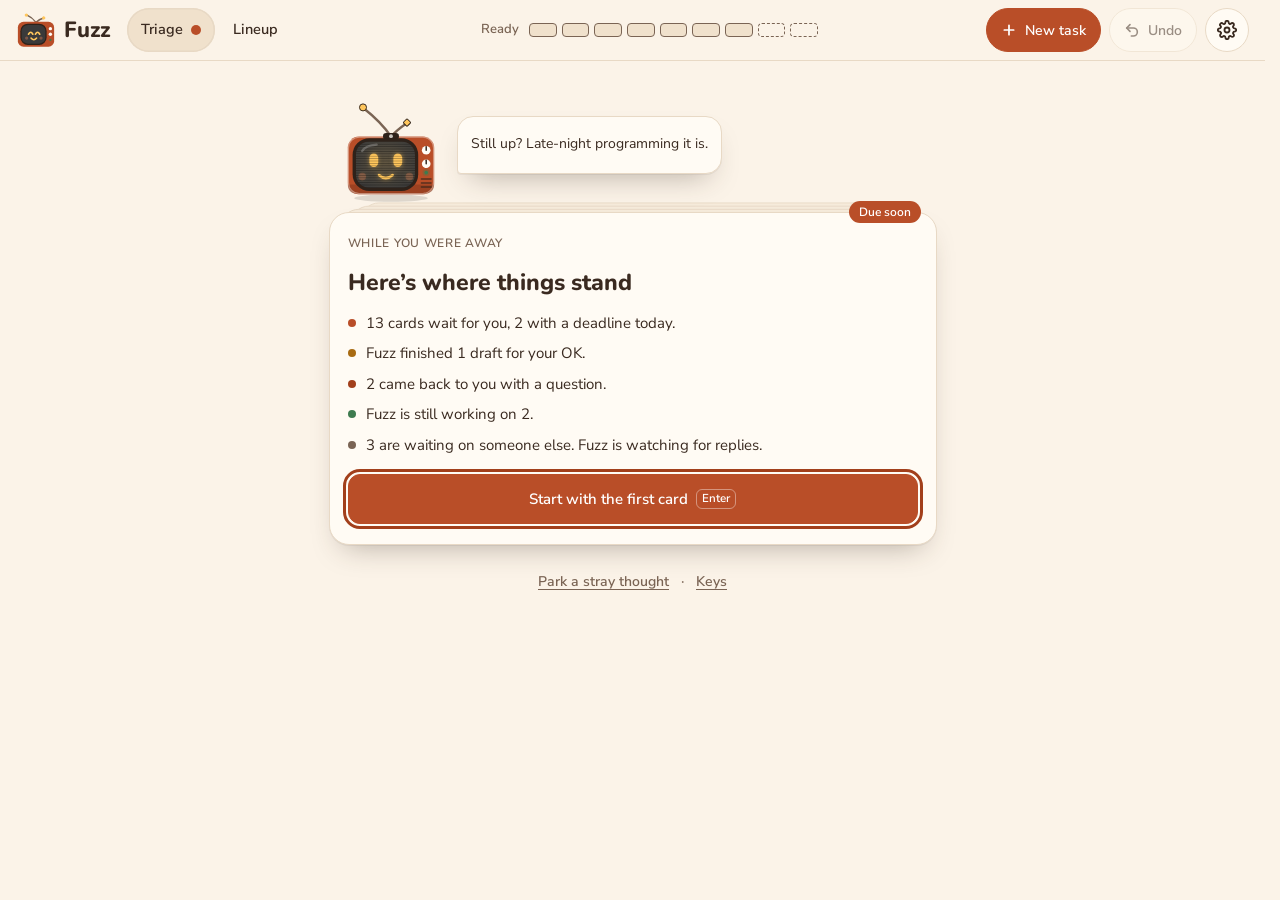
==== index.html @ eede9fd3 "Connect the queue UI to the Fuzz core With a token from `fuzz serve`, the page loads tasks and cards" ====
<!doctype html>
<html lang="en">
<head>
<meta charset="utf-8">
<meta name="viewport" content="width=device-width,initial-scale=1,viewport-fit=cover">
<title>Fuzz</title>
<meta name="description" content="Fuzz: a clickable demo of the Agentic Operating System. Triage, new task capture and the lineup, with Fuzz the TV-head robot.">
<meta name="theme-color" content="#FBF3E8">
<link rel="icon" type="image/svg+xml" href="assets/fuzz-favicon.svg">
<link rel="preconnect" href="https://fonts.googleapis.com">
<link rel="preconnect" href="https://fonts.gstatic.com" crossorigin>
<link rel="stylesheet" href="https://fonts.googleapis.com/css2?family=Nunito:wght@800&family=Nunito+Sans:wght@400;600&display=swap">
<link rel="stylesheet" href="css/fuzz.css">
<link rel="stylesheet" href="css/app.css">
<script src="js/themes.js"></script>
</head>
<body>
<a class="skip" href="#view">Skip to content</a>
<header class="appbar" id="appbar"></header>
<main id="view" class="view" tabindex="-1"></main>
<a href="#/capture" class="fab" id="fab" aria-label="New task" title="New task (N)"><svg width="24" height="24" viewBox="0 0 24 24" fill="none" stroke="currentColor" stroke-width="2.6" stroke-linecap="round" stroke-linejoin="round" aria-hidden="true"><path d="M12 5v14M5 12h14"/></svg></a>
<div id="fuzz-dock" class="fuzz-dock" role="status" aria-live="polite" hidden></div>
<div id="announcer" class="sr" role="status" aria-live="polite"></div>
<noscript><p style="padding:24px">Fuzz needs JavaScript to run this demo.</p></noscript>

<script src="js/data.js"></script>
<script src="js/schedule.js"></script>
<script src="js/store.js"></script>
<script src="js/live.js"></script>
<script src="js/fuzz-svg.js"></script>
<script src="js/fuzz.js"></script>
<script src="js/ui.js"></script>
<script src="js/notify.js"></script>
<script src="js/progress.js"></script>
<script src="js/code.js"></script>
<script src="js/project-sheet.js"></script>
<script src="js/view-triage.js"></script>
<script src="js/view-tasks.js"></script>
<script src="js/view-capture.js"></script>
<script src="js/app.js"></script>
</body>
</html>
---- css/fuzz.css ----
/* Fuzz character, card stack, stamps and check-in styles.
   Ported from the Fuzz Triage motion prototype. Colors come from theme tokens (see app.css). */
.stats{display:flex;gap:8px;flex-wrap:wrap}
.stat{display:flex;gap:6px;align-items:baseline;padding:4px 10px;border:var(--bw) solid var(--line);border-radius:999px;background:var(--surface);font-size:12.5px;color:var(--ink-2)}
.stat b{font-family:var(--font-display);font-size:15px;color:var(--ink);font-variant-numeric:tabular-nums;display:inline-block}
.stat.pop b{animation:statpop .45s cubic-bezier(.3,1.6,.5,1)}
@keyframes statpop{0%{transform:scale(1)}40%{transform:scale(1.55) translateY(-2px);color:var(--terra)}100%{transform:scale(1)}}

.stage{position:relative;padding-top:6px}
.fx{position:absolute;inset:0;pointer-events:none;z-index:20;overflow:visible}
.fx i{position:absolute;width:8px;height:8px;border-radius:2px}

/* Robot perch */
.perch{position:relative;z-index:6;display:flex;align-items:flex-end;gap:10px;margin-bottom:-14px;padding-left:6px}
.pwrap{position:relative;z-index:2;width:112px;flex:none;cursor:pointer;touch-action:manipulation;border-radius:12px}
#bot{display:block;width:112px;height:auto;overflow:visible}
.bubble{position:relative;background:var(--surface);border:var(--bw) solid var(--line);border-radius:16px 16px 16px 4px;padding:9px 13px;font-size:14px;min-height:3.1em;max-width:340px;box-shadow:var(--shadow);margin-bottom:30px;display:flex;align-items:center;flex-wrap:wrap;gap:6px}
/* Fuzz's spot is a fixed size so the card never moves: two lines, with any buttons beside them.
   Lines are written to fit; a long task title is trimmed rather than growing the bubble. */
.perch .bubble{min-width:0;height:calc(2.7em + 18px + 2 * var(--bw));min-height:0;flex-wrap:nowrap;line-height:1.35;overflow:hidden}
.perch .bubble .line{flex:1 1 auto;min-width:0;display:-webkit-box;-webkit-box-orient:vertical;-webkit-line-clamp:2;overflow:hidden}
.perch .bubble button{flex:none}
.bubble.pop{animation:bpop .35s cubic-bezier(.3,1.6,.5,1)}
.bubble.sign{transform:rotate(-2deg);border-color:var(--terra);border-width:2px;font-family:var(--font-display);font-weight:800;color:var(--terra)}
@keyframes bpop{0%{transform:scale(.8);opacity:.2}100%{transform:none;opacity:1}}
.bubble button{border:1px solid var(--terra);background:transparent;color:var(--terra);border-radius:999px;padding:3px 10px;font-size:13px;font-weight:600;cursor:pointer}

/* Robot parts */
.m,.brow-q,.eyes-star,.shades,.sweat,.sparkle,.zzz,.static,.roll,.bars,.crtoff,.eyes-happy,.brows,.eyes-heart,.bgy,.osd,.speed{display:none}
.body-wrap{transform-box:fill-box;transform-origin:50% 100%;animation:hum 3.2s ease-in-out infinite}
@keyframes hum{50%{transform:translateY(-1.5px)}}
.body-wrap.hop{animation:hop .62s cubic-bezier(.3,.7,.4,1)}
.body-wrap.squash{animation:squash .4s cubic-bezier(.3,1.5,.5,1)}
.body-wrap.wiggle{animation:wiggle .6s ease-in-out}
.body-wrap.lean{animation:lean .5s cubic-bezier(.3,1.4,.5,1)}
.body-wrap.gulp{animation:gulp .5s cubic-bezier(.3,1.5,.5,1)}
.body-wrap.tiptoe{animation:tiptoe .9s ease-in-out}
.body-wrap.shrug{animation:shrug .8s ease-in-out}
@keyframes hop{0%{transform:scale(1.1,.88)}28%{transform:translateY(-28px) scale(.93,1.08)}58%{transform:scale(1.12,.88)}78%{transform:scale(.97,1.04)}100%{transform:none}}
@keyframes squash{0%{transform:none}30%{transform:scale(1.16,.82)}65%{transform:scale(.95,1.07)}100%{transform:none}}
@keyframes wiggle{0%,100%{transform:rotate(0)}20%{transform:rotate(-6deg)}45%{transform:rotate(5deg)}70%{transform:rotate(-3deg)}}
@keyframes lean{0%{transform:none}50%{transform:rotate(-7deg) translateY(2px) scale(1.03,.97)}100%{transform:rotate(-2deg)}}
@keyframes gulp{0%{transform:none}25%{transform:scale(1.15,.92)}55%{transform:scale(.96,1.08)}100%{transform:none}}
@keyframes tiptoe{0%,100%{transform:none}20%{transform:translateY(-6px) rotate(-4deg)}40%{transform:translateY(0) rotate(0)}60%{transform:translateY(-6px) rotate(4deg)}80%{transform:translateY(0)}}
@keyframes shrug{0%,100%{transform:none}30%{transform:rotate(-6deg) translateY(-3px)}60%{transform:rotate(4deg) translateY(-2px)}}

/* Screen face */
.face{transform-box:fill-box;transform-origin:50% 50%;animation:poweron .42s cubic-bezier(.2,1.4,.4,1)}
@keyframes poweron{0%{transform:scale(1.3,.02);opacity:0}50%{transform:scale(1.08,.1);opacity:1}100%{transform:none}}
.eyes{transition:transform .14s ease-out}
.eye{transform-box:fill-box;transform-origin:50% 50%;transition:transform .12s}
#bot.blink .eye{transform:scaleY(.1)}
.eye rect,.eyes-happy path,.m{fill:var(--glow)}
.eyes-happy path,.m-smile,.m-flat,.m-wobble,.m-pout{fill:none;stroke:var(--glow);stroke-width:3.2;stroke-linecap:round}
.eyes-happy path{stroke-width:4}
.m-grin{stroke:var(--glow);stroke-width:2;stroke-linejoin:round}
.face{filter:drop-shadow(0 0 2.5px rgba(255,198,92,.55))}
#bot[data-mood="idle"] .m-smile,#bot[data-mood="happy"] .m-grin,#bot[data-mood="eager"] .m-grin,#bot[data-mood="proud"] .m-grin,
#bot[data-mood="thinking"] .m-flat,#bot[data-mood="sleepy"] .m-flat,#bot[data-mood="sheepish"] .m-wobble,#bot[data-mood="boop"] .m-o{display:block}
#bot[data-mood="happy"] .eyes,#bot[data-mood="proud"] .eyes{display:none}
#bot[data-mood="happy"] .eyes-happy,#bot[data-mood="proud"] .eyes-happy,#bot[data-mood="grateful"] .eyes-happy{display:block}
#bot[data-mood="eager"] .eye{transform:scale(1.1)}
#bot[data-mood="sleepy"] .eye{transform:scaleY(.35)}
#bot[data-mood="sheepish"] .eyes{transform:translate(-3px,3px)!important}
#bot[data-mood="thinking"] .eyes{transform:translate(0,-3px)!important}
#bot[data-mood="thinking"] .static,#bot[data-mood="thinking"] .roll{display:block}
#bot[data-mood="working"] .m-smile,#bot[data-mood="working"] .roll{display:block}
#bot[data-mood="working"] .roll{opacity:.07}
#bot[data-mood="working"] .eyes{animation:glance 6s ease-in-out infinite}
@keyframes glance{0%,22%{transform:translate(-4px,-1px)}30%,52%{transform:translate(4px,-1px)}60%,82%{transform:translate(-3px,3px)}90%,100%{transform:translate(-4px,-1px)}}
#bot[data-mood="working"] .knob-a{animation:click 2.4s steps(4) infinite}
#bot[data-mood="working"] .led,#bot[data-mood="working"] .ledhalo{fill:var(--amber);animation:ledblink 1.2s steps(2) infinite}
#bot[data-mood="working"] .ant-l{animation:ponder-l 3.2s ease-in-out infinite}
#bot[data-mood="working"] .ant-r{animation:fidget-r 1.1s ease-in-out infinite}
#bot[data-mood="sheepish"] .sweat{display:block;animation:drip 1.6s ease-in infinite}
#bot[data-mood="proud"] .sparkle{display:block;animation:twinkle .7s ease-in-out infinite alternate}
#bot.cool .shades{display:block}
#bot[data-mood="chill"] .face{display:none}
#bot[data-mood="chill"] .crtoff{display:block}
#bot[data-mood="chill"] .zzz{display:block}
#bot[data-glitch] .bars{display:block}
.static{animation:jit .12s steps(2) infinite}
@keyframes jit{50%{transform:translate(-5px,-3px)}}
.roll{animation:roll 1.4s linear infinite}
@keyframes roll{from{transform:translateY(-20px)}to{transform:translateY(112px)}}
.crtoff rect{fill:var(--glow);transform-box:fill-box;transform-origin:50% 50%;animation:crtoff .95s ease-in forwards}
@keyframes crtoff{0%{transform:scale(1,1);opacity:.55}45%{transform:scale(1,.04);opacity:1}75%{transform:scale(.22,.04);opacity:1}100%{transform:scale(.03,.05);opacity:.45}}
.scrflash{opacity:0}
#bot.flash .scrflash{animation:scrflash .35s ease-out}
@keyframes scrflash{0%{opacity:.6}100%{opacity:0}}
.zzz text{font-family:var(--font-display);font-weight:800;fill:var(--ink-2);animation:zfloat 2.4s ease-in infinite;opacity:0}
.zzz text:nth-child(2){animation-delay:.8s}.zzz text:nth-child(3){animation-delay:1.6s}
@keyframes zfloat{0%{transform:translate(0,0);opacity:0}20%{opacity:1}100%{transform:translate(14px,-26px);opacity:0}}
@keyframes drip{0%{transform:translateY(-3px);opacity:0}30%{opacity:1}100%{transform:translateY(12px);opacity:0}}
@keyframes twinkle{from{transform:scale(.7);opacity:.5}to{transform:scale(1.1);opacity:1}}

/* Knobs, LED */
.knob{transform-box:fill-box;transform-origin:50% 50%;cursor:pointer;transition:transform .16s}
#bot[data-mood="thinking"] .knob-a{animation:click 1s steps(4) infinite}
#bot[data-mood="thinking"] .knob-b{animation:click 1.7s steps(6) infinite reverse}
@keyframes click{to{transform:rotate(360deg)}}
.led,.ledhalo{fill:var(--sage);transition:fill .3s}
.ledhalo{opacity:.3}
#bot[data-mood="thinking"] .led,#bot[data-mood="thinking"] .ledhalo{fill:var(--amber);animation:ledblink .6s steps(2) infinite}
#bot[data-mood="sheepish"] .led,#bot[data-mood="sheepish"] .ledhalo{fill:var(--terra)}
#bot[data-mood="sleepy"] .led{fill:var(--amber);opacity:.5}
#bot[data-mood="chill"] .led{fill:var(--ink-2)}
#bot[data-mood="chill"] .ledhalo{opacity:0}
@keyframes ledblink{50%{opacity:.25}}

/* Antennas: long one is slow and thoughtful, short one is quick and fidgety */
.ant{transform-box:view-box}
.ant-l{transform-origin:70px 42px;animation:sway-l 3.9s ease-in-out infinite}
.ant-r{transform-origin:70px 42px;animation:sway-r 2.3s ease-in-out infinite}
.stalk{fill:none;stroke:var(--ant);stroke-width:3;stroke-linecap:round}
.hit{fill:none;stroke:transparent;stroke-width:14;pointer-events:stroke;cursor:pointer}
.tip{fill:var(--glow);stroke:var(--bezel);stroke-width:1.2}
@keyframes sway-l{0%,100%{transform:rotate(-2deg)}50%{transform:rotate(3deg)}}
@keyframes sway-r{0%,100%{transform:rotate(3deg)}50%{transform:rotate(-5deg)}}
#bot[data-mood="eager"] .ant-l{animation:perk-l .55s cubic-bezier(.3,1.9,.5,1) forwards}
#bot[data-mood="eager"] .ant-r{animation:perk-r .35s cubic-bezier(.3,2,.5,1) forwards}
@keyframes perk-l{to{transform:rotate(-14deg)}}
@keyframes perk-r{to{transform:rotate(16deg)}}
#bot[data-mood="thinking"] .ant-l{animation:ponder-l 1.6s ease-in-out infinite}
#bot[data-mood="thinking"] .ant-r{animation:fidget-r .5s ease-in-out infinite}
@keyframes ponder-l{0%,100%{transform:rotate(-9deg)}50%{transform:rotate(7deg)}}
@keyframes fidget-r{0%,100%{transform:rotate(-8deg)}50%{transform:rotate(14deg)}}
#bot[data-mood="happy"] .ant-l,#bot[data-mood="proud"] .ant-l{animation:buzz-l .32s ease-in-out infinite alternate}
#bot[data-mood="happy"] .ant-r,#bot[data-mood="proud"] .ant-r{animation:buzz-r .21s ease-in-out infinite alternate}
@keyframes buzz-l{from{transform:rotate(-12deg)}to{transform:rotate(10deg)}}
@keyframes buzz-r{from{transform:rotate(-10deg)}to{transform:rotate(16deg)}}
#bot[data-mood="sheepish"] .ant-l{animation:droop-l .9s cubic-bezier(.3,1.4,.6,1) forwards}
#bot[data-mood="sheepish"] .ant-r{animation:droop-r .6s cubic-bezier(.3,1.4,.6,1) .15s forwards}
#bot[data-mood="sleepy"] .ant-l{animation:droop-l 1.6s ease-out forwards}
#bot[data-mood="sleepy"] .ant-r{animation:droop-r 1.2s ease-out forwards}
#bot[data-mood="chill"] .ant-l{animation:droop-l 1.4s ease-out forwards}
#bot[data-mood="chill"] .ant-r{animation:droop-r 1s ease-out forwards}
@keyframes droop-l{to{transform:rotate(-46deg)}}
@keyframes droop-r{to{transform:rotate(36deg)}}
#bot[data-mood="boop"] .ant-l{animation:buzz-l .1s ease-in-out 4 alternate}
#bot[data-mood="boop"] .ant-r{animation:buzz-r .08s ease-in-out 5 alternate}
#bot .ant-l.twang{animation:twang-l 1.2s ease-out!important}
#bot .ant-r.twang{animation:twang-r .75s ease-out!important}
@keyframes twang-l{0%{transform:rotate(0)}14%{transform:rotate(24deg)}34%{transform:rotate(-19deg)}54%{transform:rotate(12deg)}74%{transform:rotate(-6deg)}100%{transform:rotate(0)}}
@keyframes twang-r{0%{transform:rotate(0)}12%{transform:rotate(-30deg)}30%{transform:rotate(24deg)}50%{transform:rotate(-14deg)}72%{transform:rotate(7deg)}100%{transform:rotate(0)}}

/* Card stack */
.stack{position:relative;margin-top:22px}
.ghost{position:absolute;inset:0;background:var(--surface-2);border:var(--bw) solid var(--line);border-radius:20px;z-index:1;transition:transform .45s cubic-bezier(.3,1.3,.5,1)}
.stacktags{position:absolute;top:0;right:16px;transform:translateY(-50%);z-index:4;display:flex;gap:6px;pointer-events:none}
.ghost.arrive{animation:ghostin .8s cubic-bezier(.3,1.2,.5,1) backwards}
@keyframes ghostin{0%{transform:translate(110%,-8px) rotate(-4deg)}}
.card{position:relative;z-index:3;background:var(--surface);border:var(--bw) solid var(--line);border-radius:20px;box-shadow:var(--shadow);padding:18px 18px 20px;display:flex;flex-direction:column;gap:12px}
.card.shake{animation:shake .3s ease-in-out}
@keyframes shake{20%{transform:translate(-5px,3px)}45%{transform:translate(5px,-2px)}70%{transform:translate(-2px,1px)}}
.card.enter{animation:rise .45s cubic-bezier(.3,1.3,.5,1) backwards}
.card.enter h2,.card.enter .title-block{animation:fadeup .3s ease-out .08s backwards}
.card.enter-tilt{animation:tilt .75s cubic-bezier(.3,1.4,.5,1) backwards}
@keyframes rise{0%{transform:translateY(18px) scale(.95);opacity:0}70%{transform:translateY(-6px) scale(1.012);opacity:1}100%{transform:none}}
@keyframes tilt{0%{transform:translateX(70%) rotate(-5deg);opacity:0}60%{transform:translateX(-2%) rotate(1.6deg);opacity:1}100%{transform:none}}
@keyframes fadeup{from{opacity:0;transform:translateY(6px)}}
.tagrow{display:flex;align-items:center;gap:8px;min-height:24px}
.src{font-size:12px;font-weight:600;letter-spacing:.06em;text-transform:uppercase;color:var(--ink-2)}
.tag{background:var(--amber);color:#3B2B23;border-radius:999px;padding:2px 10px;font-size:12px;font-weight:600;animation:bpop .45s cubic-bezier(.3,1.7,.5,1)}
.instr label{display:block;font-size:12px;font-weight:600;color:var(--ink-2);margin-bottom:4px;letter-spacing:.02em}
textarea{width:100%;resize:none;background:var(--surface-2);border:var(--bw) solid var(--line);border-radius:12px;padding:10px 12px;line-height:1.45}
.actions{display:grid;grid-template-columns:repeat(3,1fr);gap:8px}
.btn{border:var(--bw) solid var(--line);background:transparent;border-radius:12px;padding:9px 10px;font-weight:600;font-size:14px;cursor:pointer;transition:transform .15s cubic-bezier(.3,1.6,.5,1),background .15s}
.btn:hover{background:var(--surface-2)}
.btn:active,.btn.squish{transform:scale(.95)}
.btn.primary{grid-column:1/-1;background:var(--terra);border-color:var(--terra);color:var(--terra-ink);font-size:15px;padding:12px}
.btn.primary:hover{background:var(--terra);filter:brightness(1.06)}
.btn:disabled{opacity:.55;cursor:default}
.sched{display:none;flex-wrap:wrap;gap:8px}
.sched.open{display:flex}
.chip{display:inline-flex;gap:6px;align-items:center;border:var(--bw) solid var(--line);background:var(--surface-2);border-radius:999px;padding:6px 12px;font-size:13.5px;font-weight:500;cursor:pointer;animation:chipin .45s cubic-bezier(.3,1.7,.5,1) backwards;animation-delay:calc(var(--i,0)*60ms)}
.chip.picked{background:var(--accent);border-color:var(--accent);color:var(--on-accent)}
@keyframes chipin{0%{transform:translateY(8px) scale(.6);opacity:0}}
.chip svg{width:14px;height:14px}
hr{border:0;border-top:var(--bw) solid var(--line);margin:2px 0}
h2{margin:0;font-family:var(--font-display);font-size:22px;line-height:1.2;font-weight:800;text-wrap:balance}
.meta{margin:0;color:var(--ink-2);font-size:13.5px}
.quick{display:flex;flex-wrap:wrap;gap:8px}
.quick:empty{display:none}
.stamp{position:absolute;right:18px;top:50%;margin-top:-34px;border:4px solid var(--sage);color:var(--sage);border-radius:12px;padding:4px 16px;font-family:var(--font-display);font-weight:800;font-size:32px;letter-spacing:.08em;opacity:0;pointer-events:none;transform:rotate(-12deg)}
.card.stamped .stamp{animation:stamp .5s cubic-bezier(.2,1.5,.4,1) forwards}
@keyframes stamp{0%{opacity:0;transform:scale(2.6) rotate(-4deg)}60%{opacity:.82;transform:scale(.95) rotate(-12deg)}100%{opacity:.82;transform:scale(1) rotate(-12deg)}}

.empty{position:relative;z-index:3;background:var(--surface);border:1px dashed var(--line);border-radius:20px;padding:22px 18px 18px;text-align:center;min-height:200px;display:flex;flex-direction:column;align-items:center;gap:6px}
.empty h2{font-size:20px}

.work{list-style:none;margin:8px 0 0;padding:0;width:100%;display:flex;flex-direction:column;gap:8px;text-align:left}
.work li{display:flex;align-items:center;justify-content:space-between;gap:12px;padding:10px 12px;border:var(--bw) solid var(--line);border-radius:12px;background:var(--surface-2);font-size:14px;animation:chipin .45s cubic-bezier(.3,1.7,.5,1) backwards;animation-delay:calc(var(--i,0)*90ms)}
.work li span:first-child{min-width:0}
.dots{display:inline-flex;gap:3px;flex:none}
.dots i{width:5px;height:5px;border-radius:50%;background:var(--terra);animation:dotb 1.2s ease-in-out infinite}
.dots i:nth-child(2){animation-delay:.15s}.dots i:nth-child(3){animation-delay:.3s}
@keyframes dotb{0%,60%,100%{transform:none;opacity:.4}30%{transform:translateY(-4px);opacity:1}}
.later{margin:4px 0 0;color:var(--ink-2);font-size:13px}
html.calm .dots i{animation:none}

/* Worried, grateful, bored */
.brows path{fill:none;stroke:var(--glow);stroke-width:3;stroke-linecap:round}
.eyes-heart path{fill:#FF8A5C}
.eyes-heart{transform-box:fill-box;transform-origin:50% 50%;animation:beat 1.4s ease-in-out infinite}
@keyframes beat{0%,100%{transform:scale(1)}40%{transform:scale(1.12)}}
.logo{fill:var(--glow);opacity:.9}
.ch,.chosd,.sch,.schlabel{display:none}
#bot[data-sch] .face{display:none}
#bot[data-sch] .schlabel{display:block}
#bot[data-sch="moon"] .sch-moon,#bot[data-sch="sun"] .sch-sun,#bot[data-sch="cal"] .sch-cal{display:block}
.schlabel text{fill:#FFE7B0;font-family:ui-monospace,"SF Mono",Menlo,Consolas,monospace;font-weight:600}
.twk{animation:twk 1.2s ease-in-out infinite alternate}
@keyframes twk{from{opacity:.25}to{opacity:1}}
.rays{transform-box:fill-box;transform-origin:50% 50%;animation:spin 8s linear infinite}
@keyframes spin{to{transform:rotate(360deg)}}
html.calm .rays,html.calm .twk{animation:none}
.ch .bgy{display:block}
.chosd{fill:#8CFFA0;stroke:#000;stroke-width:1.6px;paint-order:stroke;font-family:ui-monospace,"SF Mono",Menlo,Consolas,monospace;font-weight:600}
#bot[data-mood="bored"][data-ch="1"] .ch1,#bot[data-mood="bored"][data-ch="2"] .ch2,#bot[data-mood="bored"][data-ch="3"] .ch3,#bot[data-mood="bored"][data-ch="4"] .ch4,#bot[data-mood="bored"][data-ch="5"] .ch5{display:block}
#bot[data-mood="bored"]:not([data-ch="0"]) .face{display:none}
#bot[data-mood="bored"][data-chosd] .chosd{display:block}
#bot[data-snow] .static{display:block;opacity:.6}
.bgx{animation:bx 3.1s linear infinite alternate}
.bgy{animation:by 2.3s linear infinite alternate}
@keyframes bx{to{transform:translateX(58px)}}
@keyframes by{to{transform:translateY(46px)}}
#bot[data-mood="worried"] .m-wobble,#bot[data-mood="grateful"] .m-smile,#bot[data-mood="bored"] .m-flat{display:block}
#bot[data-mood="worried"] .brows,#bot[data-mood="worried"] .static,#bot[data-mood="grateful"] .eyes-heart{display:block}
#bot[data-mood="grateful"] .eyes{display:none}
#bot[data-mood="grateful"] .cheek{opacity:.4}
#bot[data-mood="grateful"] .face{filter:drop-shadow(0 0 4px rgba(255,198,92,.8))}
/* worried */
#bot[data-mood="worried"] .eye{transform:scale(.88)}
#bot[data-mood="worried"] .eyes{transform:translate(0,-2px)!important}
#bot[data-mood="worried"] .sweat{display:block;animation:drip 1.6s ease-in infinite}
#bot[data-mood="worried"] .static{opacity:.1;animation:jit .12s steps(2) infinite,wpulse 1.6s ease-in-out infinite}
@keyframes wpulse{0%,100%{opacity:.04}50%{opacity:.16}}
#bot[data-mood="worried"] .led,#bot[data-mood="worried"] .ledhalo{fill:var(--terra);animation:ledblink .35s steps(2) infinite}
#bot[data-mood="worried"] .ant-l{animation:shiver-l .09s linear infinite alternate}
#bot[data-mood="worried"] .ant-r{animation:shiver-r .07s linear infinite alternate}
@keyframes shiver-l{from{transform:rotate(-10deg)}to{transform:rotate(-5deg)}}
@keyframes shiver-r{from{transform:rotate(6deg)}to{transform:rotate(14deg)}}
#bot[data-mood="worried"] .body-wrap{animation:tremble .14s linear infinite}
@keyframes tremble{0%,100%{transform:translateX(-.8px)}50%{transform:translateX(.8px)}}
/* grateful */
#bot[data-mood="grateful"] .ant-l{animation:open-l 2.4s ease-in-out infinite}
#bot[data-mood="grateful"] .ant-r{animation:open-r 2.4s ease-in-out infinite}
@keyframes open-l{0%,100%{transform:rotate(8deg)}50%{transform:rotate(14deg)}}
@keyframes open-r{0%,100%{transform:rotate(-10deg)}50%{transform:rotate(-17deg)}}
.body-wrap.lift{animation:lift 1s ease-out}
@keyframes lift{0%{transform:none}40%{transform:translateY(-7px) scale(.99,1.03)}100%{transform:none}}
/* bored */
#bot[data-mood="bored"] .eye{transform:scaleY(.55)}
#bot[data-mood="bored"] .eyes{animation:lookaround 6s ease-in-out infinite}
@keyframes lookaround{0%,100%{transform:translate(-3px,1px)}50%{transform:translate(3px,1px)}}
#bot[data-mood="bored"] .m-flat{animation:flatfade 9s infinite}
#bot[data-mood="bored"] .m-o{display:block;opacity:0;transform-box:fill-box;transform-origin:50% 50%;animation:yawn 9s infinite}
@keyframes flatfade{0%,82%,96%,100%{opacity:1}86%,92%{opacity:0}}
@keyframes yawn{0%,82%,96%,100%{opacity:0;transform:scale(.6)}86%,92%{opacity:1;transform:scale(1.5,1.7)}}
#bot[data-mood="bored"] .ant-l{animation:lazy-l 5s ease-in-out infinite}
#bot[data-mood="bored"] .ant-r{animation:lazy-r 4s ease-in-out infinite}
@keyframes lazy-l{0%,100%{transform:rotate(-22deg)}50%{transform:rotate(-30deg)}}
@keyframes lazy-r{0%,100%{transform:rotate(-40deg)}50%{transform:rotate(30deg)}}
#bot[data-mood="bored"] .led,#bot[data-mood="bored"] .ledhalo{opacity:.55}
#bot[data-mood="bored"] .body-wrap{animation:slump 6s ease-in-out infinite}
@keyframes slump{0%,100%{transform:rotate(-2deg) scaleY(.97)}50%{transform:rotate(-4deg) translateY(1px) scaleY(.96)}}
html.calm #bot .body-wrap{animation:none!important}
.tag.due{background:var(--terra);color:var(--terra-ink)}

/* Rushed: urgency 1 = due today, 2 = under 2 hours, 3 = under 30 minutes */
.osd{fill:var(--glow);font-family:ui-monospace,"SF Mono",Menlo,Consolas,monospace;font-weight:600;letter-spacing:.5px}
.speed path{fill:none;stroke:var(--ant);stroke-width:2.5;stroke-linecap:round;opacity:.7}
#bot[data-mood="rushed"] .osd,#bot[data-mood="rushed"] .m-grit{display:block}
#bot[data-mood="rushed"] .eye{transform:scaleY(.82)}
#bot[data-mood="rushed"] .eyes{animation:scan1 2.2s ease-in-out infinite}
#bot[data-mood="rushed"][data-urgency="2"] .eyes{animation:scan2 .9s steps(1) infinite}
#bot[data-mood="rushed"][data-urgency="3"] .eyes{animation:scan3 .5s steps(1) infinite}
@keyframes clock{0%,70%,100%{transform:translate(0,0)}78%,92%{transform:translate(0,-5px)}}
@keyframes scan1{0%,18%{transform:translate(-5px,0)}30%,48%{transform:translate(5px,-2px)}58%,74%{transform:translate(1px,5px)}86%,100%{transform:translate(-5px,0)}}
@keyframes scan2{0%{transform:translate(-6px,0)}25%{transform:translate(6px,-2px)}50%{transform:translate(0,5px)}75%{transform:translate(6px,1px)}100%{transform:translate(-6px,0)}}
@keyframes scan3{0%{transform:translate(-7px,-1px)}20%{transform:translate(7px,-3px)}40%{transform:translate(-6px,4px)}60%{transform:translate(7px,3px)}80%{transform:translate(0,-4px)}100%{transform:translate(-7px,-1px)}}
@keyframes dart{0%{transform:translate(-4px,0)}50%{transform:translate(4px,-1px)}100%{transform:translate(-4px,0)}}
#bot[data-mood="rushed"][data-urgency="3"] .sweat{display:block;animation:drip 1s ease-in infinite}
#bot[data-mood="rushed"][data-urgency="3"] .osd{animation:osdblink .8s steps(2) infinite}
@keyframes osdblink{50%{opacity:.35}}
#bot[data-mood="rushed"]:not([data-urgency="1"]) .speed{display:block;animation:streak .28s linear infinite}
@keyframes streak{from{transform:translateX(4px);opacity:1}to{transform:translateX(-8px);opacity:0}}
#bot[data-mood="rushed"] .ant-l{animation:ponder-l 1.2s ease-in-out infinite}
#bot[data-mood="rushed"] .ant-r{animation:fidget-r .7s ease-in-out infinite}
#bot[data-mood="rushed"][data-urgency="2"] .ant-l{animation:rush-l .42s ease-in-out infinite alternate}
#bot[data-mood="rushed"][data-urgency="2"] .ant-r{animation:rush-r .26s ease-in-out infinite alternate}
#bot[data-mood="rushed"][data-urgency="3"] .ant-l{animation:buzz-l .15s ease-in-out infinite alternate}
#bot[data-mood="rushed"][data-urgency="3"] .ant-r{animation:buzz-r .11s ease-in-out infinite alternate}
@keyframes rush-l{from{transform:rotate(-12deg)}to{transform:rotate(8deg)}}
@keyframes rush-r{from{transform:rotate(-6deg)}to{transform:rotate(16deg)}}
#bot[data-mood="rushed"] .body-wrap{animation:jog 1.1s ease-in-out infinite}
#bot[data-mood="rushed"][data-urgency="2"] .body-wrap{animation:jog .42s ease-in-out infinite}
#bot[data-mood="rushed"][data-urgency="3"] .body-wrap{animation:jog3 .26s ease-in-out infinite}
@keyframes jog{0%,100%{transform:translateY(0)}50%{transform:translateY(-3px) rotate(-1.2deg)}}
@keyframes jog3{0%,100%{transform:translateY(0) rotate(1deg)}50%{transform:translateY(-5px) rotate(-2deg)}}
#bot[data-mood="rushed"] .knob-a{animation:click .9s steps(4) infinite}
#bot[data-mood="rushed"][data-urgency="3"] .knob-a{animation:click .4s steps(4) infinite}
#bot[data-mood="rushed"] .led,#bot[data-mood="rushed"] .ledhalo{fill:var(--amber);animation:ledblink .9s steps(2) infinite}
#bot[data-mood="rushed"][data-urgency="2"] .led,#bot[data-mood="rushed"][data-urgency="2"] .ledhalo{fill:var(--terra);animation:ledblink .5s steps(2) infinite}
#bot[data-mood="rushed"][data-urgency="3"] .led,#bot[data-mood="rushed"][data-urgency="3"] .ledhalo{fill:var(--terra);animation:ledblink .25s steps(2) infinite}
.tag.due{font-variant-numeric:tabular-nums}
.tag.due.t1{background:var(--amber);color:#3B2B23}
.card.urgent{border-color:var(--terra);box-shadow:var(--shadow),0 0 0 3px color-mix(in srgb,var(--terra) 20%,transparent)}
html.calm .speed{display:none!important}
html.calm #bot[data-mood="rushed"] .eyes{animation:none!important}
html.calm .tag.due{animation:none}

/* Flat stare: shown when you choose Work in Claude instead of assigning */
.pupil{display:none;fill:var(--screen)}
#bot[data-mood="stare"] .pupil{display:block;animation:stare-look 2.2s ease-in-out forwards}
@keyframes stare-look{0%,50%{transform:translate(0,0)}62%,100%{transform:translate(3px,-2.5px)}}
#bot[data-mood="stare"] .eye{animation:envy-eye 2.2s ease forwards}
@keyframes envy-eye{0%,35%{transform:scale(1.12);clip-path:inset(0 0 0 0)}60%,100%{transform:scale(1.08,.95);clip-path:inset(36% 0 0 0)}}
.envy{display:none;opacity:0}
#bot[data-mood="stare"] .envy{display:block;animation:envy-in 2.4s ease-in forwards}
@keyframes envy-in{0%,30%{opacity:0}100%{opacity:.2}}
#bot[data-mood="stare"] .eyes{transform:none!important}
#bot[data-mood="stare"] .m-pout{display:block}
#bot[data-mood="stare"] .ant-l{animation:envy-l 3s ease-in-out forwards}
@keyframes envy-l{0%,40%{transform:rotate(0)}100%{transform:rotate(14deg)}}
#bot[data-mood="stare"] .ant-r{animation:stare-r 3s ease-in-out forwards}
@keyframes stare-r{0%,55%{transform:rotate(0)}100%{transform:rotate(30deg)}}
#bot[data-mood="stare"] .body-wrap{animation:none}

/* Check-in card and Fuzz in listening mode */
#bot[data-mood="caring"] .m-smile{display:block}
#bot[data-mood="caring"] .eye{transform:scale(1.06,1.12)}
#bot[data-mood="caring"] .cheek{opacity:.4}
#bot[data-mood="caring"] .face{filter:drop-shadow(0 0 4px rgba(255,198,92,.7))}
#bot[data-mood="caring"] .body-wrap{animation:listen 4.5s ease-in-out infinite}
@keyframes listen{0%,100%{transform:rotate(-3.5deg)}50%{transform:rotate(-1.5deg) translateY(-1px)}}
#bot[data-mood="caring"] .ant-l{animation:open-l 4s ease-in-out infinite}
#bot[data-mood="caring"] .ant-r{animation:open-r 4s ease-in-out infinite}
.card[hidden]{display:none}
.checkin{background:linear-gradient(180deg,var(--surface),var(--surface-2))}
.moods{display:grid;grid-template-columns:repeat(4,1fr);gap:8px}
.mood{display:flex;flex-direction:column;align-items:center;gap:6px;padding:12px 6px;border:var(--bw) solid var(--line);background:var(--surface);border-radius:14px;cursor:pointer;font-weight:600;font-size:13.5px;transition:transform .15s cubic-bezier(.3,1.6,.5,1),background .15s;animation:chipin .45s cubic-bezier(.3,1.7,.5,1) backwards;animation-delay:calc(var(--i,0)*70ms)}
.mood:hover{transform:translateY(-2px)}
.mood[aria-pressed="true"]{background:var(--accent);border-color:var(--accent);color:var(--on-accent)}
.mood svg.fz{width:54px;height:47px;fill:none;stroke:none;transition:transform .2s}
.mood:hover svg.fz{transform:rotate(-4deg) translateY(-1px)}
.mood[aria-pressed="true"] svg.fz{transform:translateY(-2px)}
.mood svg:not(.fz){width:28px;height:28px;fill:none;stroke:currentColor;stroke-width:1.6;stroke-linecap:round}
.ci-follow{display:flex;flex-direction:column;gap:8px}
.ci-follow:empty{display:none}
.ci-follow .btn{animation:chipin .4s cubic-bezier(.3,1.7,.5,1) backwards}
.ci-said{display:flex;align-items:center;gap:12px;margin:0;font-size:15px;line-height:1.45;color:var(--ink-2)}
.ci-said svg.fz{flex:none;width:46px;height:40px}
.ci-foot{display:flex;justify-content:flex-end}
.ci-break[hidden],.moods[hidden],.ci-foot[hidden],.ci-foot .linkbtn[hidden]{display:none!important}
.ci-break{display:flex;flex-direction:column;align-items:center;gap:8px;text-align:center;padding:6px 0}
.breath{width:96px;height:96px;border-radius:50%;background:radial-gradient(circle at 40% 35%,var(--amber),var(--terra));animation:breath 8s ease-in-out infinite;opacity:.9}
@keyframes breath{0%,100%{transform:scale(.7)}50%{transform:scale(1)}}
.ci-time{font-family:var(--font-display);font-size:28px;font-variant-numeric:tabular-nums;margin:0}
html.calm .breath{animation:none}
@media (max-width:420px){.moods{grid-template-columns:repeat(2,1fr)}}


/* Puzzled: one brow up, one big eye, floating question mark */
#bot[data-mood="puzzled"] .m-pout,#bot[data-mood="puzzled"] .brow-q{display:block}
#bot[data-mood="puzzled"] .eyes{transform:translate(2px,-2px)!important}
#bot[data-mood="puzzled"] .eye:nth-child(1){transform:scaleY(.82)}
#bot[data-mood="puzzled"] .eye:nth-child(2){transform:scale(1.22,1.3)}
#bot[data-mood="puzzled"].blink .eye{transform:scaleY(.1)}
#bot[data-mood="puzzled"] .brow-q path:last-child{animation:brow 3.2s ease-in-out infinite}
@keyframes brow{0%,100%{transform:translateY(0)}45%,60%{transform:translateY(-2.5px)}}
#bot[data-mood="puzzled"] .body-wrap{animation:puzzle 3.6s ease-in-out infinite}
@keyframes puzzle{0%,100%{transform:rotate(5deg)}50%{transform:rotate(7.5deg) translateY(-1px)}}
#bot[data-mood="puzzled"] .ant-l{animation:hook 3s ease-in-out infinite}
#bot[data-mood="puzzled"] .ant-r{animation:cock 2.2s ease-in-out infinite}
@keyframes hook{0%,100%{transform:rotate(20deg)}50%{transform:rotate(27deg)}}
@keyframes cock{0%,100%{transform:rotate(-22deg)}50%{transform:rotate(-8deg)}}
#bot[data-mood="puzzled"] .led,#bot[data-mood="puzzled"] .ledhalo{fill:var(--amber)}

/* Fuzz reaction effects (assign and done variations) */
#bot[data-fx="wink"] .eye:nth-child(1){transform:scaleY(.1)!important}
#bot[data-fx="star"] .eyes,#bot[data-fx="star"] .eyes-happy{display:none!important}
#bot[data-fx="star"] .eyes-star{display:block;transform-box:fill-box;transform-origin:50% 50%;animation:starpop .9s cubic-bezier(.3,1.6,.5,1)}
#bot[data-fx="star"] .eyes-star path{transform-box:fill-box;transform-origin:50% 50%;animation:starspin 1.2s ease-in-out}
@keyframes starpop{0%{transform:scale(.2);opacity:0}45%{transform:scale(1.2);opacity:1}100%{transform:scale(1)}}
@keyframes starspin{0%{transform:rotate(0)}100%{transform:rotate(72deg)}}
#bot[data-fx="wink"] .cheek{opacity:.5}
#bot[data-fx="tip"] .ant-l{animation:tiphat 1s ease-in-out}
@keyframes tiphat{0%{transform:rotate(0)}30%,65%{transform:rotate(-38deg)}100%{transform:rotate(0)}}
#bot[data-fx="tip"] .body-wrap{animation:nod 1s ease-in-out}
@keyframes nod{0%,100%{transform:none}35%,60%{transform:rotate(4deg) translateY(2px)}}
#bot[data-fx="scan"] .eyes{animation:sweep 1s ease-in-out}
@keyframes sweep{0%{transform:translate(0,0)}18%{transform:translate(-7px,0)}50%{transform:translate(7px,0)}78%{transform:translate(-7px,0)}100%{transform:translate(0,-1px)}}
#bot[data-fx="scan"] .led,#bot[data-fx="scan"] .ledhalo{fill:var(--terra);animation:ledblink .25s steps(2) infinite}
#bot[data-fx="rev"] .body-wrap{animation:jog3 .09s ease-in-out infinite}
#bot[data-fx="rev"] .speed{display:block;animation:streak .22s linear infinite}
#bot[data-fx="rev"] .knob-a{animation:click .3s steps(4) infinite}
#bot[data-fx="rev"] .knob-b{animation:click .45s steps(4) infinite reverse}
#bot[data-fx="rev"] .ant-l{animation:buzz-l .08s ease-in-out infinite alternate}
#bot[data-fx="rev"] .ant-r{animation:buzz-r .07s ease-in-out infinite alternate}
.body-wrap.spin{animation:spin .95s cubic-bezier(.3,1.1,.5,1)}
@keyframes spin{0%{transform:scale(1.08,.92)}25%{transform:translateY(-14px) rotate(180deg)}55%{transform:translateY(-10px) rotate(360deg)}80%{transform:scale(1.1,.9) rotate(360deg)}100%{transform:none}}
.body-wrap.bow{animation:bow 1.2s ease-in-out}
@keyframes bow{0%,100%{transform:none}30%,70%{transform:rotate(11deg) translateY(5px)}}
#bot[data-fx="dance"] .body-wrap{animation:sway .5s ease-in-out infinite alternate}
@keyframes sway{from{transform:rotate(-5deg) translateY(0)}to{transform:rotate(5deg) translateY(-4px)}}
#bot[data-fx="dance"] .ant-l{animation:dance-l .24s ease-in-out infinite alternate}
#bot[data-fx="dance"] .ant-r{animation:dance-r .24s ease-in-out infinite alternate}
@keyframes dance-l{from{transform:rotate(-16deg)}to{transform:rotate(14deg)}}
@keyframes dance-r{from{transform:rotate(18deg)}to{transform:rotate(-16deg)}}
#bot[data-fx="dance"] .knob-a{animation:click .6s steps(4) infinite}
#bot[data-sch="check"] .sch-check{display:block}
#bot[data-sch="check"] .schlabel{display:none}
.sch-check .tick{stroke-dasharray:60;stroke-dashoffset:60;animation:tick .45s .1s ease-out forwards}
@keyframes tick{to{stroke-dashoffset:0}}
html.calm #bot[data-fx] *{animation:none!important}

/* Stamp variations */
.stamp{white-space:nowrap;z-index:6;line-height:1}
.stamp.s2{width:76px;height:76px;margin-top:-38px;padding:0;border-radius:50%;display:grid;place-items:center;font-size:46px;letter-spacing:0;transform:rotate(-8deg)}
.card.stamped .stamp.s2{animation:stampcheck .6s cubic-bezier(.2,1.6,.4,1) forwards}
@keyframes stampcheck{0%{opacity:0;transform:scale(.2) rotate(-120deg)}60%{opacity:.82;transform:scale(1.15) rotate(-4deg)}100%{opacity:.82;transform:scale(1) rotate(-8deg)}}
.stamp.s3{border:6px double var(--sage);font-size:25px;letter-spacing:.06em;margin-top:-30px;transform:rotate(7deg)}
.card.stamped .stamp.s3{animation:stampslam .45s cubic-bezier(.2,1.4,.4,1) forwards}
@keyframes stampslam{0%{opacity:0;transform:translateX(-120px) scale(1.8) rotate(-10deg)}65%{opacity:.82;transform:translateX(4px) scale(.96) rotate(9deg)}100%{opacity:.82;transform:none;transform:rotate(7deg)}}
.stamp.s4{width:92px;height:92px;margin-top:-46px;padding:0;border:4px dashed var(--sage);border-radius:50%;display:grid;place-items:center;font-size:22px;letter-spacing:.04em;transform:rotate(-6deg);box-shadow:inset 0 0 0 5px transparent,inset 0 0 0 7px var(--sage)}
.card.stamped .stamp.s4{animation:stampseal .7s cubic-bezier(.2,1.3,.4,1) forwards}
@keyframes stampseal{0%{opacity:0;transform:scale(.3) rotate(-260deg)}70%{opacity:.82;transform:scale(1.08) rotate(-4deg)}100%{opacity:.82;transform:scale(1) rotate(-6deg)}}
.stamp.s5{border-radius:16px;border:none;padding:4px 14px 8px;font-size:44px;letter-spacing:0;text-decoration:underline wavy var(--sage);text-decoration-thickness:4px;text-underline-offset:8px;margin-top:-30px;transform:rotate(-7deg)}
.card.stamped .stamp.s5{animation:stampnice .7s cubic-bezier(.3,1.7,.5,1) forwards}
@keyframes stampnice{0%{opacity:0;transform:translateY(26px) scale(.3) rotate(8deg)}60%{opacity:.82;transform:translateY(-6px) scale(1.12) rotate(-10deg)}100%{opacity:.82;transform:rotate(-7deg)}}
html.calm .card.stamped .stamp{animation:none!important;opacity:.82}
@media (max-width:420px){.stamp.s5{font-size:36px}.stamp.s2{font-size:40px}}


/* Rubber-stamp ink: translucent, multiplied into the card, with a worn, uneven edge */
.stamp{text-transform:uppercase;mix-blend-mode:multiply;-webkit-mask-image:url("data:image/svg+xml,%3Csvg xmlns='http://www.w3.org/2000/svg' width='160' height='160'%3E%3Cfilter id='n'%3E%3CfeTurbulence type='fractalNoise' baseFrequency='.9' numOctaves='2' seed='4'/%3E%3CfeColorMatrix values='0 0 0 0 0 0 0 0 0 0 0 0 0 0 0 0 0 0 -2.2 2.1'/%3E%3C/filter%3E%3Crect width='160' height='160' filter='url(%23n)'/%3E%3C/svg%3E");mask-image:url("data:image/svg+xml,%3Csvg xmlns='http://www.w3.org/2000/svg' width='160' height='160'%3E%3Cfilter id='n'%3E%3CfeTurbulence type='fractalNoise' baseFrequency='.9' numOctaves='2' seed='4'/%3E%3CfeColorMatrix values='0 0 0 0 0 0 0 0 0 0 0 0 0 0 0 0 0 0 -2.2 2.1'/%3E%3C/filter%3E%3Crect width='160' height='160' filter='url(%23n)'/%3E%3C/svg%3E")}
.stamp:not(.s2):not(.s3):not(.s4):not(.s5){outline:2px solid var(--sage);outline-offset:-9px;border-radius:12px}
---- css/app.css ----
/* App styles. Colours come from the Warm Theme System: js/themes.js sets the foundation (--bg, --surface, --field,
   --chip, --line, --muted, --ink), the status colours (--done, --wait, --blocked), the three theme colours
   (--accent, --on-accent, --link) and the code colours (--code-*) at runtime, for light, dark and high contrast.
   Fonts: Nunito ExtraBold for headings, Nunito Sans for everything else, a mono font for code. */

:root {
  --font-display: "Nunito", system-ui, -apple-system, "Segoe UI", sans-serif;
  --font-body: "Nunito Sans", system-ui, -apple-system, "Segoe UI", sans-serif;
  --font-code: "JetBrains Mono", ui-monospace, Menlo, Consolas, monospace;

  /* fallbacks until themes.js runs (Terracotta, light) */
  --bg: #FBF3E8; --surface: #FFFBF4; --field: #F6EBDB; --ink: #3A2A20; --muted: #7A6454; --line: #E8D9C5; --chip: #F0E1CC;
  --done: #3E7B4F; --wait: #A86B12; --blocked: #B23A32;
  --accent: #B94E28; --on-accent: #FFFFFF; --link: #A23F1B;
  --bw: 1px; --bw2: 1.5px; --deco: none; --edge: var(--accent); --obc: var(--accent); --chipline: var(--chip);

  /* short names used in the components */
  --ok: var(--done);
  --warn: var(--wait);
  --danger: var(--blocked);

  /* names used by the Fuzz stylesheet */
  --surface-2: var(--field);
  --ink-2: var(--muted);
  --terra: var(--accent);
  --terra-ink: var(--on-accent);
  --amber: #F2AE43;
  --sage: var(--done);
  --shadow: 0 1px 0 color-mix(in srgb, var(--ink) 6%, transparent), 0 14px 30px -14px color-mix(in srgb, var(--ink) 38%, transparent);

  /* Fuzz himself: the cabinet takes the accent, the screen glow stays warm in every theme */
  --cab: var(--accent);
  --cab-d: color-mix(in srgb, var(--accent) 68%, #000);
  --glow: #FFC65C;
  --ant: var(--muted);
  --trim: color-mix(in srgb, var(--surface) 62%, #fff);
}
:root[data-mode="light"] {
  /* charcoal glass (amber glow keeps ~8:1 contrast on it), inside a darker bezel */
  --bezel: color-mix(in srgb, var(--ink) 80%, #000);
  --screen: #3A3A3A;
}
:root[data-mode="dark"] {
  --bezel: color-mix(in srgb, var(--bg) 55%, #000);
  --screen: color-mix(in srgb, var(--bg) 35%, #000);
}
:root:not([data-mode]) { --bezel: #2d211b; --screen: #241C19; }

*, *::before, *::after { box-sizing: border-box; }
html { -webkit-text-size-adjust: 100%; scrollbar-gutter: stable; } /* the header doesn't shift when a page grows or shrinks past the fold */
body {
  margin: 0; background: var(--bg); color: var(--ink); font-family: var(--font-body); font-size: 15px; line-height: 1.5;
  padding-bottom: 96px; transition: background-color .25s, color .25s;
}
button, input, textarea, select { font: inherit; color: inherit; }
button { cursor: pointer; }
button:disabled { cursor: not-allowed; }
a { color: var(--link); }
:focus-visible { outline: 3px solid var(--link); outline-offset: 2px; }
h1, h2, h3 { margin: 0; }
.sr { position: absolute; width: 1px; height: 1px; overflow: hidden; clip: rect(0 0 0 0); white-space: nowrap; }
.skip { position: absolute; left: 8px; top: -60px; z-index: 100; background: var(--ink); color: var(--bg); padding: 10px 14px; border-radius: 10px; }
.skip:focus { top: 8px; }
textarea, input[type="text"], input[type="datetime-local"] {
  width: 100%; background: var(--field); border: var(--bw) solid var(--line); border-radius: 12px; padding: 10px 12px; line-height: 1.45;
}
textarea { resize: vertical; }
#instr, #draft { overflow-y: hidden; } /* they grow to fit their text (fit() in view-triage.js), so no scrollbar */
::placeholder { color: var(--muted); opacity: 1; }

/* ---------- App bar ---------- */
.appbar {
  position: sticky; top: 0; z-index: 30; display: flex; align-items: center; flex-wrap: wrap; gap: 8px 16px;
  padding: 8px max(16px, env(safe-area-inset-left)); background: color-mix(in srgb, var(--bg) 90%, transparent);
  -webkit-backdrop-filter: blur(10px); backdrop-filter: blur(10px); border-bottom: var(--bw) solid var(--line);
}
.appbar { display: grid; grid-template-columns: auto 1fr auto; }
.appbar-left { grid-column: 1; display: flex; align-items: center; gap: 16px; min-width: 0; }
.appbar-left .mainnav { margin-right: 0; }
.appbar-right { grid-column: 3; position: relative; justify-self: end; display: flex; align-items: center; gap: 8px; }
.undowrap { position: relative; }
.undobtn:disabled { opacity: .5; cursor: default; }
.undopop { width: 320px; }
.undolist { list-style: none; margin: 0; padding: 0; display: flex; flex-direction: column; gap: 4px; }
.undolist button { width: 100%; display: flex; flex-direction: column; align-items: flex-start; gap: 2px; text-align: left; padding: 8px 12px; min-height: 44px; border: 0; border-radius: 12px; background: transparent; color: var(--ink); }
.undolist button:hover { background: var(--chip); }
.u-l { font-weight: 600; font-size: 14px; }
.u-m { font-size: 12.5px; color: var(--muted); }
.u-blocked .u-l { color: var(--muted); font-weight: 500; }
.brand { display: inline-flex; align-items: center; gap: 8px; text-decoration: none; color: var(--ink); min-height: 44px; }
.brand-av { width: 40px; }
.brand-name { font-family: var(--font-display); font-weight: 800; font-size: 22px; letter-spacing: -.01em; }
.mainnav { display: flex; align-items: center; gap: 4px; margin-right: auto; }
.mainnav a {
  display: inline-flex; align-items: center; gap: 8px; min-height: 44px; padding: 0 14px; border-radius: 999px; color: var(--ink);
  font-weight: 600; font-size: 14.5px; text-decoration: none;
}
.mainnav a:hover { background: var(--chip); }
.mainnav a[aria-current="page"] { background: var(--chip); box-shadow: inset 0 0 0 1.5px var(--line); }
.navcount { min-width: 22px; padding: 0 7px; border-radius: 999px; background: var(--accent); color: var(--on-accent); font-size: 12px; font-weight: 600; text-align: center; line-height: 22px; }
.navcount:empty:not(.has) { display: none; }
.navcount.has { min-width: 0; width: 10px; height: 10px; padding: 0; line-height: 0; }
.navcount.done { background: color-mix(in srgb, var(--ok) 26%, var(--surface)); color: var(--ink); }
.appbar-right { position: relative; }
.themebtn {
  display: inline-flex; align-items: center; gap: 8px; min-height: 44px; padding: 0 14px; border: var(--bw) solid var(--line); border-radius: 999px;
  background: var(--surface); color: var(--ink); font-weight: 600; font-size: 14px; text-decoration: none; white-space: nowrap;
}
.themebtn.nav-cta { background: var(--accent); color: var(--on-accent); border-color: var(--edge); }
.themebtn.nav-cta:hover { filter: brightness(1.06); }
.iconbtn { justify-content: center; width: 44px; padding: 0; }
.themepop {
  position: absolute; right: 0; top: calc(100% + 8px); width: 360px; max-width: calc(100vw - 24px); z-index: 50; padding: 16px;
  background: var(--surface); border: var(--bw) solid var(--line); border-radius: 20px; box-shadow: 0 24px 60px -20px color-mix(in srgb, var(--ink) 50%, transparent);
  display: flex; flex-direction: column; gap: 10px; max-height: calc(100vh - 80px); overflow: auto;
}
.themepop[hidden] { display: none; }
.themepop h2.pop-title { font-family: var(--font-display); font-size: 18px; font-weight: 800; letter-spacing: 0; text-transform: none; color: var(--ink); margin-top: 0; }
.themepop h2 { font-size: 12px; font-weight: 600; letter-spacing: .08em; text-transform: uppercase; color: var(--muted); margin-top: 4px; }
.palettes { display: grid; grid-template-columns: repeat(2, 1fr); gap: 8px; }
.pal { display: grid; grid-template-columns: auto 1fr; grid-template-rows: auto auto; column-gap: 10px; align-items: center; text-align: left; padding: 8px 10px; border: 2px solid var(--line); border-radius: 14px; background: transparent; min-height: 52px; }
.pal[aria-pressed="true"] { border-color: var(--accent); background: var(--field); }
.pal-sw { grid-row: 1 / 3; display: inline-flex; padding: 5px; border-radius: 10px; border: 1px solid; gap: 3px; }
.pal-sw i { width: 12px; height: 28px; border-radius: 6px; }
.pal-n { font-weight: 600; font-size: 14px; }
.pal-f { font-size: 11.5px; color: var(--muted); }
.segrow { display: flex; gap: 6px; flex-wrap: wrap; }
.seg { min-height: 40px; padding: 0 14px; border: var(--bw) solid var(--line); border-radius: 999px; background: transparent; font-weight: 600; font-size: 14px; }
.seg[aria-pressed="true"] { background: var(--ink); color: var(--bg); border-color: var(--ink); }
.check { display: flex; gap: 10px; align-items: flex-start; font-weight: 600; cursor: pointer; }
.check input { width: 20px; height: 20px; margin-top: 2px; accent-color: var(--accent); }
.check small { display: block; font-weight: 400; color: var(--muted); }

/* ---------- Shell ---------- */
.view { margin: 0 auto; padding: 20px 16px 48px; }
.view--triage { max-width: 640px; }
.view--capture { max-width: 640px; }
.view--tasks { max-width: 760px; }
.view h1:focus { outline: none; }

/* ---------- Shared bits ---------- */
.pill {
  --tone: var(--muted);
  display: inline-flex; align-items: center; gap: 6px; white-space: nowrap; border-radius: 999px; font-size: 12px; font-weight: 600; padding: 3px 10px;
  background: color-mix(in srgb, var(--tone) 16%, var(--surface)); border: 1px solid color-mix(in srgb, var(--tone) 38%, var(--surface)); color: var(--ink);
}
.pill::before { content: ""; width: 7px; height: 7px; border-radius: 50%; background: var(--tone); flex: none; }
.pill--accent { --tone: var(--accent); }
.pill--ok { --tone: var(--ok); } .pill--warn { --tone: var(--warn); } .pill--danger { --tone: var(--danger); } .pill--muted { --tone: var(--muted); }
.pill svg { flex: none; }
.pill--icon::before { display: none; }
.tag--info { background: var(--chip); color: var(--ink); border: var(--bw) solid var(--line); }
.tag--ok { background: color-mix(in srgb, var(--ok) 26%, var(--surface)); color: var(--ink); border: 1px solid color-mix(in srgb, var(--ok) 45%, var(--surface)); }
.iconbtn { flex: none; width: 44px; height: 44px; border-radius: 50%; border: var(--bw) solid var(--line); background: var(--surface); display: inline-grid; place-items: center; }
.linkbtn { background: none; border: 0; padding: 10px 8px; min-height: 44px; color: var(--muted); font-weight: 600; font-size: 14px; text-decoration: underline; }
.linkbtn:hover { color: var(--ink); }
.btn.small { padding: 7px 12px; font-size: 13px; border-radius: 999px; min-height: 36px; }
.btn.dark { background: var(--ink); color: var(--bg); border-color: var(--ink); }
.btn.linklike { text-decoration: none; display: inline-flex; align-items: center; justify-content: center; }
/* One button shape: icon, label and key hint sit in a row with even gaps */
.btn { display: inline-flex; align-items: center; justify-content: center; gap: 8px; }
.btn svg { flex: none; }
.btn kbd { margin-left: 0; }
.meta { color: var(--muted); }
.fuzzlogo { display: block; }

/* ---------- Fuzz, small ---------- */
:where(.fzmini) { width: 100%; }
.fzmini { display: block; height: auto; overflow: visible; }
.fzmini .fz-a1 { transform-box: view-box; transform-origin: 32px 15px; animation: sway-l 3.9s ease-in-out infinite; }
.fzmini .fz-a2 { transform-box: view-box; transform-origin: 32px 15px; animation: sway-r 2.3s ease-in-out infinite; }
.fzmini .fz-dot { animation: twk 1.2s ease-in-out infinite alternate; }
html.calm .fzmini .fz-a1, html.calm .fzmini .fz-a2, html.calm .fzmini .fz-dot { animation: none; }

/* ---------- Triage ---------- */
.triage { display: flex; flex-direction: column; gap: 14px; }
.triage-top { display: flex; flex-direction: column; gap: 10px; }
.hprog { grid-column: 2; justify-self: center; width: 100%; max-width: 360px; min-width: 0; display: flex; align-items: center; gap: 10px; }
.hprog[hidden] { display: none; }
/* Segmented progress (js/progress.js): open segments, ticks for cleared cards, a bank block for folded ticks, ghosts for "more". */
.pgbar { --pg-bank: color-mix(in srgb, var(--accent) 50%, var(--ink)); flex: 1; min-width: 0; position: relative; }
.pg-row { display: flex; align-items: center; gap: 5px; height: 22px; padding: 0 4px; margin: 0 -4px; overflow: hidden; }
.pg-seg { flex: none; box-sizing: border-box; width: var(--segw, 26px); height: 14px; border-radius: 4px; border: var(--bw2) solid var(--muted); background: var(--chip);
  transition: width .35s cubic-bezier(.2,.8,.2,1), background-color .25s, border-color .25s; }
.pg-row.notrans .pg-seg { transition: none; }
.pg-seg.is-tick { width: 8px; background: var(--accent); border-color: var(--accent); }
.pg-seg.is-ghost { border-style: dashed; background: transparent; }
.pg-seg.is-bank { width: 26px; background: var(--pg-bank); border-color: var(--pg-bank); color: var(--bg); display: flex; align-items: center; justify-content: center;
  font-size: 10.5px; font-weight: 600; line-height: 1; font-variant-numeric: tabular-nums; }
.pg-fx { position: absolute; inset: 0; pointer-events: none; }
.pg-fly { position: absolute; border-radius: 3px; background: var(--accent); }
.pg-plus { position: absolute; top: -13px; text-align: center; font-size: 12px; font-weight: 600; color: var(--pg-bank); white-space: nowrap; }
html.calm .pg-seg { transition: none; }
.left { flex: none; width: 4.6em; text-align: right; font-size: 13px; font-weight: 600; color: var(--muted); font-variant-numeric: tabular-nums; white-space: nowrap; }
.stage { margin-top: 2px; }
#dropbtn[hidden] + span { display: none; }
.triage-foot { display: flex; justify-content: center; align-items: center; flex-wrap: wrap; gap: 4px; color: var(--muted); }
.parkform { background: var(--surface); border: var(--bw) solid var(--line); border-radius: 16px; padding: 12px 14px; display: flex; flex-direction: column; gap: 8px; }
.parkform[hidden] { display: none; }
.parkform label { font-size: 12px; font-weight: 600; letter-spacing: .06em; text-transform: uppercase; color: var(--muted); }
.parkrow { display: flex; gap: 8px; }
.playground { background: var(--surface); border: 1px dashed var(--line); border-radius: 16px; padding: 4px 14px; }
.playground summary { cursor: pointer; padding: 10px 0; font-weight: 600; min-height: 44px; display: flex; align-items: center; gap: 8px; }
.playground summary span { font-weight: 400; color: var(--muted); font-size: 13px; }
.lab { display: flex; flex-direction: column; gap: 10px; padding-bottom: 14px; }
.lab-row { display: flex; flex-wrap: wrap; gap: 6px; }
.note { margin: 0; color: var(--muted); font-size: 13.5px; }

/* Fuzz's line, echoed under the header while the perch is scrolled away (js/view-triage.js echo) */
.echo { position: fixed; left: 50%; transform: translateX(-50%); z-index: 25; width: max-content; max-width: min(560px, calc(100vw - 32px));
  display: flex; align-items: center; gap: 8px; padding: 6px 14px 6px 8px; background: var(--surface); border: var(--bw) solid var(--line); border-radius: 999px;
  box-shadow: var(--shadow); font-size: 14px; animation: echo-in .25s cubic-bezier(.22,1,.36,1); pointer-events: none; }
.echo[hidden] { display: none; }
.echo-av { width: 30px; flex: none; }
@keyframes echo-in { from { opacity: 0; transform: translate(-50%, -6px); } }
html.calm .echo { animation: none; }
/* the card (extends fuzz.css) */
.card { gap: 14px; background: var(--surface); }
.card hr { width: 100%; }
.stale { background: var(--field); border: 2px dashed var(--line); border-radius: 18px; padding: 16px 18px; display: flex; flex-direction: column; gap: 12px; }
.stale[hidden] { display: none; }
.stale-top { display: flex; gap: 12px; align-items: flex-start; }
.stale-top svg { flex: none; margin-top: 2px; color: var(--muted); }
.stale h3 { font-family: var(--font-display); font-size: 19px; line-height: 1.25; margin-bottom: 4px; }
.stale p { margin: 0; color: var(--muted); }
.stale-btns { display: flex; flex-wrap: wrap; gap: 8px; }
.stale-btns .btn { flex: 1 1 150px; min-height: 46px; }
.instr-top { display: flex; flex-wrap: wrap; align-items: baseline; justify-content: space-between; gap: 2px 12px; }
.instr-top label { margin: 0; }
.instr-top span { font-size: 12.5px; color: var(--muted); }
.actions .btn { min-height: 46px; display: inline-flex; align-items: center; justify-content: center; }
.actions .btn.primary { min-height: 50px; box-shadow: 0 4px 10px -4px color-mix(in srgb, #000 30%, transparent); }
.actions.ent { grid-template-columns: repeat(2, 1fr); }
.split { position: relative; display: flex; }
.split .done-btn { flex: 1; border-radius: 12px 0 0 12px; border-right-width: 1px; }
.split .done-btn svg { color: var(--ok); }
.split .more-btn { flex: none; width: 44px; padding: 0; border-radius: 0 12px 12px 0; border-left-width: 1px; }
/* A draft waiting for your OK: who it goes to, the editable text, then the decision */
.draft { display: flex; flex-direction: column; gap: 8px; }
.draft-to { display: flex; flex-wrap: wrap; align-items: baseline; gap: 4px 8px; font-size: 14.5px; }
.draft-to > span:first-child { color: var(--muted); }
.draft-to .via { font-size: 12.5px; font-weight: 600; padding: 2px 10px; border-radius: 999px; background: var(--chip); color: var(--ink); }
.draft textarea { font-size: 15.5px; line-height: 1.55; padding: 12px 14px; resize: vertical; min-height: 7.5em; }
.actions.review { grid-template-columns: 1fr 1fr; }
.sendnote { margin: 8px 0 0; font-size: 13px; color: var(--muted); text-align: center; }
.revise { margin-top: 10px; display: flex; flex-direction: column; gap: 6px; }
.revise[hidden] { display: none; }
.revise label { font-size: 13px; font-weight: 600; color: var(--muted); }
/* Key hints (A, D, S, P, 1 to 6): only where there is a keyboard to press them */
kbd { display: inline-grid; place-items: center; min-width: 20px; height: 20px; padding: 0 5px; margin-left: 8px; border-radius: 6px;
  border: 1px solid color-mix(in srgb, currentColor 40%, transparent); font-family: var(--font-body); font-size: 11.5px; font-weight: 600; line-height: 1; }
.menu b kbd { margin-left: 10px; vertical-align: 1px; }
.when kbd, .mood kbd, .chip kbd { margin-left: 6px; vertical-align: 1px; }
@media (hover: none), (pointer: coarse) { kbd, .cap-actions .hint { display: none; } }
.split .more-btn svg { margin: 0; }
.menu {
  position: absolute; top: calc(100% + 8px); right: 0; z-index: 8; width: 300px; max-width: 80vw; background: var(--surface); border: var(--bw) solid var(--line);
  border-radius: 16px; padding: 6px; box-shadow: 0 14px 32px -10px color-mix(in srgb, var(--ink) 45%, transparent); display: flex; flex-direction: column; gap: 2px;
}
.menu[hidden] { display: none; }
.menu button { display: flex; flex-direction: column; gap: 2px; text-align: left; min-height: 56px; padding: 10px 12px; border: 0; border-radius: 12px; background: transparent; }
.menu button:hover, .menu button:focus-visible { background: var(--field); }
.menu button span { font-size: 13px; color: var(--muted); line-height: 1.4; }
.sched-panel { display: flex; flex-direction: column; gap: 12px; }
.sched-panel h3 { font-family: var(--font-display); font-size: 20px; }
.sched-panel .meta { margin: 0; font-size: 14px; }
.when-grid { display: grid; grid-template-columns: repeat(2, minmax(0, 1fr)); gap: 8px; }
.when { min-height: 64px; padding: 8px 10px; border: 2px solid var(--line); border-radius: 14px; background: var(--field); display: flex; flex-direction: column; align-items: center; justify-content: center; gap: 2px; font-weight: 600; text-align: center; transition: transform .2s cubic-bezier(.22,1,.36,1), border-color .2s; }
.when small { font-weight: 500; color: var(--muted); font-size: 12.5px; }
.when:hover { transform: translateY(-2px); border-color: var(--accent); }
.when.picked { background: var(--accent); border-color: var(--accent); color: var(--on-accent); }
.when.picked small { color: var(--on-accent); }
.when-more { border-style: dashed; background: transparent; }
.exact { display: flex; flex-wrap: wrap; align-items: center; gap: 8px; }
.exact[hidden] { display: none; }
.exact label { font-size: 12px; font-weight: 600; letter-spacing: .06em; text-transform: uppercase; color: var(--muted); width: 100%; }
.exact input { flex: 1 1 200px; width: auto; }
.sched-links { display: flex; flex-wrap: wrap; justify-content: center; gap: 4px 12px; }
/* The question leads; the task title sits right under it as what the question is about. */
.ask { font-family: var(--font-display); font-size: 27px; line-height: 1.2; font-weight: 800; text-wrap: balance; margin-top: 2px; }
.title-block { display: flex; flex-direction: column; gap: 8px; margin-top: -6px; }
.chips { display: flex; flex-wrap: wrap; align-items: center; gap: 8px; }
.chips .meta { font-size: 13px; }
.chips .meta:empty { display: none; }
.task-title { font-family: var(--font-body); font-size: 16px; line-height: 1.4; font-weight: 600; color: var(--muted); text-wrap: pretty; }
.agechip { display: inline-flex; align-items: center; gap: 8px; border-radius: 999px; font-size: 12px; font-weight: 600; padding: 3px 10px; background: var(--chip); color: var(--ink); }
.segs { display: inline-flex; gap: 3px; }
.segs i { display: block; width: 5px; height: 12px; border-radius: 2px; background: var(--line); }
.agechip--ok .segs i.on { background: var(--ok); } .agechip--warn .segs i.on { background: var(--warn); } .agechip--muted .segs i.on { background: var(--muted); }
.duebox { background: var(--field); border: var(--bw) solid var(--line); border-radius: 16px; padding: 12px 16px; display: flex; flex-direction: column; gap: 8px; }
.duebox-top { display: flex; flex-wrap: wrap; justify-content: space-between; gap: 4px 12px; font-size: 14px; }
.due-tight { color: var(--link); font-weight: 600; } .due-mid { font-weight: 600; } .due-ok { font-weight: 600; }
.dbar { height: 10px; border-radius: 999px; background: var(--line); overflow: hidden; }
.dbar-fill { height: 100%; border-radius: 999px; background: var(--ok); }
.dbar-fill.due-tight { background: var(--accent); } .dbar-fill.due-mid { background: var(--warn); }
.quick { margin: 0; }
.incoming { margin: 0; line-height: 1.6; color: var(--muted); }
.profiles { display: flex; flex-wrap: wrap; gap: 10px; }
.profile { flex: 1 1 220px; display: flex; flex-direction: column; gap: 4px; padding: 14px; border: var(--bw) solid var(--line); border-radius: 16px; background: var(--field); }
.plabel { font-size: 12px; font-weight: 600; letter-spacing: .08em; text-transform: uppercase; color: var(--muted); }
.pname { font-family: var(--font-display); font-weight: 800; font-size: 19px; line-height: 1.25; }
.pdetail { font-size: 14px; color: var(--muted); }
.pseen { font-size: 13px; color: var(--muted); }
.mentions { list-style: none; margin: 0; padding: 0; display: flex; flex-direction: column; gap: 8px; }
.mentions li { display: flex; gap: 12px; align-items: flex-start; padding: 10px 14px; border: var(--bw) solid var(--line); border-radius: 14px; background: var(--field); }
/* While you were away: a short list of what moved, then one way in */
.away h2 { font-family: var(--font-display); font-size: 23px; line-height: 1.25; }
.away h2:focus { outline: none; }
.away-list { list-style: none; margin: 0; padding: 0; display: flex; flex-direction: column; gap: 8px; }
.away-list li { display: flex; gap: 10px; align-items: baseline; line-height: 1.5; }
.away-list li::before { content: ""; flex: none; width: 8px; height: 8px; border-radius: 50%; background: var(--muted); transform: translateY(-1px); }
.away-list .away-queue::before { background: var(--accent); }
.away-list .away-draft::before { background: var(--warn); }
.away-list .away-back::before { background: var(--link); }
.away-list .away-run::before { background: var(--ok); }
.away .btn.primary { min-height: 50px; margin-top: 4px; }
/* The session recap on the empty queue */
.recap { margin: 2px 0 4px; font-weight: 600; }
/* Key guide */
.keys-dlg { max-width: 480px; }
.keys-dlg h2 { font-family: var(--font-display); font-size: 22px; }
.keylist { margin: 0; display: flex; flex-direction: column; gap: 6px; }
.keylist div { display: flex; align-items: center; gap: 12px; }
.keylist dt { flex: none; width: 64px; }
.keylist dd { margin: 0; }
.keylist kbd { margin-left: 0; min-width: 28px; height: 24px; font-size: 12.5px; }
.keys-dlg .dlg-in section > h3 { font-family: var(--font-body); font-size: 13px; font-weight: 600; letter-spacing: 0; text-transform: none; color: var(--muted); }
@media (hover: none), (pointer: coarse) { .keys-link, .keys-sep { display: none; } }
/* Fuzz's finding, in one line above the instructions */
/* The label sits on the block's top edge, like the Due soon tag on the card */
.finding { position: relative; margin-top: 6px; display: flex; gap: 10px; align-items: flex-start; padding: 18px 14px 10px; border-radius: 14px; background: var(--chip); font-size: 14.5px; line-height: 1.55; }
.finding p { margin: 0; min-width: 0; }
.finding-av { width: 30px; flex: none; margin-top: 1px; }
.finding-tag { position: absolute; top: 0; left: 12px; transform: translateY(-50%); font-size: 12px; font-weight: 600; line-height: 1; padding: 4px 10px;
  border-radius: 999px; background: var(--surface); border: var(--bw) solid var(--line); color: var(--link); white-space: nowrap; }
.menu-h { margin: 4px 12px 2px; font-size: 12.5px; font-weight: 600; color: var(--muted); }
.leftoff { margin: 0; padding: 10px 14px; border-radius: 14px; background: var(--chip); font-size: 14.5px; }
.ainote, .firststep, .effect { border-radius: 16px; padding: 12px 16px; display: flex; flex-direction: column; gap: 4px; }
.ainote { background: var(--chip); }
.firststep { padding: 0 2px; } /* part of the card, not a box inside it */
.effect { background: var(--field); }
.ainote h3, .firststep h3, .effect h3, .draftbox h3, .dlg-in section > h3 { font-family: var(--font-body); font-size: 12px; font-weight: 600; letter-spacing: .08em; text-transform: uppercase; color: var(--link); }
.effect h3 { color: var(--muted); }
.ainote p, .firststep p, .effect p { margin: 0; line-height: 1.6; }
.rich { display: flex; flex-direction: column; gap: 14px; }
.rich:empty { display: none; }
.tabs { display: flex; flex-wrap: wrap; gap: 8px; }
.tabbtn { min-height: 44px; padding: 0 16px; border-radius: 999px; border: var(--bw) solid var(--line); background: var(--surface); font-weight: 600; font-size: 14px; display: inline-flex; align-items: center; }
.tabbtn span { margin-left: 8px; font-size: 12px; font-weight: 600; color: var(--muted); }
.tabbtn[aria-selected="true"] { background: var(--ink); color: var(--bg); border-color: var(--ink); }
.tabbtn[aria-selected="true"] span { color: color-mix(in srgb, var(--bg) 70%, var(--ink)); }
.tabbody:focus-visible { outline-offset: 6px; border-radius: 8px; }
.ask:focus, .task-title:focus, #ci-h:focus, #sched-h:focus, .empty h2:focus { outline: none; }
/* Headings take focus when a card changes; a soft ring marks the spot without looking like a text field */
.ask:focus-visible, #ci-h:focus-visible, #sched-h:focus-visible, #away-h:focus-visible, .empty h2:focus-visible { outline: 2px solid color-mix(in srgb, var(--link) 40%, transparent); outline-offset: 6px; border-radius: 8px; }
.ctx { list-style: none; margin: 0; padding: 0; display: flex; flex-direction: column; gap: 12px; }
.ctx li { display: flex; gap: 12px; align-items: flex-start; line-height: 1.55; }
.ctx i { flex: none; width: 8px; height: 8px; border-radius: 50%; background: var(--accent); margin-top: 8px; }
.convo { list-style: none; margin: 0; padding: 0; display: flex; flex-direction: column; gap: 14px; }
.convo li { display: flex; flex-direction: column; gap: 4px; }
.convo li.you { align-items: flex-end; }
.convo .who { display: flex; align-items: center; gap: 6px; font-size: 13px; font-weight: 600; color: var(--muted); }
.convo .who span { font-weight: 500; }
.who-av { width: 22px; }
.convo .bub { max-width: 90%; padding: 10px 14px; line-height: 1.55; background: var(--chip); border: var(--bw) solid var(--line); border-radius: 18px 18px 18px 4px; }
.convo li.you .bub { background: color-mix(in srgb, var(--accent) 16%, var(--surface)); border-radius: 18px 18px 4px 18px; }
.log { list-style: none; margin: 0; padding: 0; display: flex; flex-direction: column; gap: 14px; }
.log li { display: flex; gap: 12px; align-items: flex-start; }
.badge { flex: none; width: 34px; height: 34px; border-radius: 50%; display: grid; place-items: center; background: var(--chip); color: var(--ink); }
.badge.k-research { background: var(--chip); border: var(--bw) solid var(--line); }
.badge.k-action { background: color-mix(in srgb, var(--ok) 26%, var(--surface)); }
.badge.k-guidance { background: color-mix(in srgb, var(--accent) 22%, var(--surface)); }
.badge.k-status { background: color-mix(in srgb, var(--warn) 30%, var(--surface)); }
.badge.k-sent { background: var(--ink); color: var(--bg); }
.badge.k-blocked { background: var(--surface); border: 2px dashed var(--danger); color: var(--danger); }
.log-body { display: flex; flex-direction: column; gap: 2px; min-width: 0; }
.log-meta { display: flex; flex-wrap: wrap; gap: 6px; font-size: 13px; color: var(--muted); }
.log-kind { font-weight: 600; color: var(--ink); }
.log-text { line-height: 1.5; }
.sources { list-style: none; margin: 0; padding: 0; display: flex; flex-direction: column; gap: 8px; }
.source { display: flex; align-items: center; gap: 12px; min-height: 48px; padding: 8px 14px; border: var(--bw) solid var(--line); border-radius: 14px; background: var(--field); color: var(--ink); text-decoration: none; }
.source:hover { border-color: var(--accent); }
.source-title { flex: 1; font-weight: 600; line-height: 1.4; }
.card .stamp { border-color: var(--ok); color: var(--ok); }
.card .stamp.s4 { border-color: var(--ok); box-shadow: inset 0 0 0 5px transparent, inset 0 0 0 7px var(--ok); }
.card .stamp.s3 { border-color: var(--ok); }
.empty .meta.ready { margin-top: 4px; }
.empty .btn.linklike { margin-top: 8px; padding: 0 22px; min-height: 48px; }
.bubble { color: var(--ink); }

/* ---------- Lineup ---------- */
/* One page, by who has the ball (js/view-tasks.js) */
.lineup { display: flex; flex-direction: column; gap: 18px; }
.tasks-head h1 { font-family: var(--font-display); font-size: 28px; font-weight: 800; letter-spacing: -.01em; }
.board { display: flex; flex-direction: column; gap: 26px; }
.decide { display: flex; align-items: center; gap: 14px; min-height: 60px; padding: 10px 18px; border-radius: 16px; background: var(--surface); border: var(--bw) solid var(--line); color: var(--ink); text-decoration: none; box-shadow: var(--shadow); }
.decide:hover { border-color: var(--accent); }
.decide-n { flex: none; min-width: 40px; height: 40px; padding: 0 10px; border-radius: 12px; display: grid; place-items: center; background: var(--accent); color: var(--on-accent); font-family: var(--font-display); font-size: 20px; font-variant-numeric: tabular-nums; }
.decide-t { flex: 1; display: flex; flex-direction: column; line-height: 1.35; color: var(--muted); }
.decide-t strong { color: var(--ink); font-size: 16px; }
.decide-go { flex: none; font-size: 20px; color: var(--muted); }
.decide--clear { margin: 0; color: var(--muted); box-shadow: none; background: transparent; border-style: dashed; justify-content: center; }
.lsec { display: flex; flex-direction: column; gap: 10px; }
.lsec h2 { font-family: var(--font-display); font-size: 19px; font-weight: 800; display: flex; align-items: center; gap: 8px; }
.lcount { min-width: 24px; padding: 2px 8px; border-radius: 999px; background: var(--chip); color: var(--ink); font-family: var(--font-body); font-size: 12.5px; font-weight: 600; text-align: center; }
.lempty { margin: 0; color: var(--muted); }
.lrows { list-style: none; margin: 0; padding: 0; background: var(--surface); border: var(--bw) solid var(--line); border-radius: 16px; overflow: hidden; }
.lrows > li + li { border-top: var(--bw) solid var(--line); }
.lrow { width: 100%; display: flex; align-items: center; gap: 16px; min-height: 60px; padding: 10px 16px; border: 0; background: transparent; text-align: left; color: var(--ink); }
.lrow:hover { background: var(--field); }
.lrow:focus-visible { outline-offset: -3px; }
.lrow-main { flex: 1; min-width: 0; display: flex; flex-direction: column; gap: 2px; }
.lrow-side { flex: none; display: flex; flex-direction: column; align-items: flex-end; gap: 4px; max-width: 45%; text-align: right; }
.lrow-sub { font-size: 12.5px; color: var(--muted); line-height: 1.35; }
.lrow.woke { box-shadow: inset 0 0 0 2px color-mix(in srgb, var(--accent) 40%, transparent); }
.rt { font-size: 15px; font-weight: 600; line-height: 1.35; }
.rs { font-size: 12.5px; color: var(--muted); }
.fold summary { cursor: pointer; list-style: none; min-height: 44px; display: flex; align-items: center; }
.fold summary::-webkit-details-marker { display: none; }
.fold summary h2::before { content: ""; width: 8px; height: 8px; border-right: 2px solid var(--muted); border-bottom: 2px solid var(--muted); transform: rotate(-45deg); margin-right: 4px; transition: transform .2s; }
.fold[open] summary h2::before { transform: rotate(45deg); }

/* Fuzz's lane: the one lively thing on the page */
.lane { display: flex; flex-direction: column; gap: 12px; padding: 16px; border-radius: 20px; background: color-mix(in srgb, var(--accent) 7%, var(--surface)); border: var(--bw) solid color-mix(in srgb, var(--accent) 28%, var(--line)); box-shadow: var(--shadow); }
.lane-head { display: flex; align-items: center; gap: 14px; }
.lane-av { width: 64px; flex: none; }
.lane-av.working { animation: lane-bob 2.4s ease-in-out infinite; }
@keyframes lane-bob { 50% { transform: translateY(-3px) rotate(-1.5deg); } }
.lane-titles { display: flex; flex-direction: column; gap: 4px; }
.lane h2 { font-family: var(--font-display); font-size: 21px; font-weight: 800; display: flex; align-items: center; gap: 8px; }
.lane-slots { margin: 0; display: flex; align-items: center; gap: 8px; font-size: 13px; color: var(--muted); }
.pips { display: inline-flex; gap: 4px; }
.pips i { width: 10px; height: 10px; border-radius: 3px; border: var(--bw2) solid var(--muted); }
.pips i.on { background: var(--accent); border-color: var(--accent); }
.lane-step { font-size: 13.5px; color: var(--link); line-height: 1.4; }
.steps { display: inline-flex; gap: 4px; }
.steps i { width: 8px; height: 8px; border-radius: 50%; background: var(--line); }
.steps i.on { background: var(--accent); }
.lane-out { display: flex; align-items: center; gap: 16px; min-height: 60px; padding: 10px 16px; background: color-mix(in srgb, var(--ok) 12%, var(--surface)); animation: lane-out .4s cubic-bezier(.22,1,.36,1); }
.lane-out a { flex: none; font-size: 13.5px; font-weight: 600; }
@keyframes lane-out { from { opacity: 0; transform: translateY(-4px); } }
.lane-idle { padding: 4px 2px; }
html.calm .lane-av.working, html.calm .lane-out { animation: none; }

dialog.dlg { overflow: hidden; border: var(--bw) solid var(--line); border-radius: 24px; background: var(--surface); color: var(--ink); padding: 0; width: calc(100% - 32px); max-width: 660px; max-height: calc(100dvh - 32px); box-shadow: 0 30px 80px -20px color-mix(in srgb, var(--ink) 60%, transparent); }
dialog.dlg::backdrop { background: color-mix(in srgb, var(--ink) 48%, transparent); }
.dlg-in { padding: 24px; display: flex; flex-direction: column; gap: 18px; max-height: calc(100dvh - 32px - 2 * var(--bw)); overflow: auto; overscroll-behavior: contain; }
.dlg-top { display: flex; align-items: flex-start; justify-content: space-between; gap: 16px; }
.dlg-titles { display: flex; flex-direction: column; gap: 10px; }
.dlg-chips { display: flex; flex-wrap: wrap; align-items: center; gap: 8px; font-size: 13px; }
.dlg-titles h2 { font-family: var(--font-display); font-size: 25px; line-height: 1.2; }
.dlg-what { margin: 0; line-height: 1.6; font-size: 16px; }
.dlg-in section { display: flex; flex-direction: column; gap: 10px; }
.dlg-in section.ainote { gap: 6px; }
.dlg-in section > h3 { color: var(--muted); }
.dlg-in .ainote h3 { color: var(--link); }
.draftbox { background: var(--field); border: 1.5px solid var(--accent); border-radius: 16px; padding: 14px 16px; }
.draftbox textarea { background: var(--surface); }
.draftbox h3 { color: var(--link); }
.draftbox .meta { margin: 0; font-size: 13px; }
.dlg-actions { display: flex; flex-wrap: wrap; gap: 10px; padding-top: 16px; border-top: var(--bw) solid var(--line); }
.dlg-actions .btn { flex: 1 1 150px; min-height: 50px; font-size: 15px; }

/* ---------- New task ---------- */
.capture { display: flex; flex-direction: column; gap: 24px; }
/* Matches Triage: the same .stage and .perch (css/fuzz.css), the card itself is .card */
.cap-card { padding-top: 26px; }
.cap-title { font-family: var(--font-display); font-size: 27px; line-height: 1.2; font-weight: 800; text-wrap: balance; }
.cap-title:focus { outline: none; }
.dropbtn { display: flex; align-items: center; gap: 14px; width: 100%; min-height: 60px; padding: 10px 16px; border: 2px dashed var(--line); border-radius: 16px; background: var(--field); text-align: left; }
.drop.over .dropbtn, .dropbtn:hover { border-color: var(--accent); }
.dropicon { flex: none; width: 36px; height: 36px; border-radius: 50%; background: var(--surface); display: grid; place-items: center; color: var(--accent); }
.droptxt { flex: 1; min-width: 0; display: flex; flex-direction: column; gap: 2px; }
.droptxt b { font-size: 15px; }
.droptxt small { font-size: 13px; color: var(--muted); }
.droplink { flex: none; font-weight: 600; font-size: 14px; color: var(--link); text-decoration: underline; }
.files { list-style: none; margin: 0; padding: 0; display: flex; flex-wrap: wrap; gap: 8px; }
.files:empty { display: none; }
.file { display: inline-flex; align-items: center; gap: 8px; background: var(--field); border: var(--bw) solid var(--line); border-radius: 999px; padding: 0 2px 0 14px; font-size: 14px; font-weight: 600; color: var(--ink); }
.file svg { color: var(--accent); flex: none; }
.file .iconbtn { border: 0; background: transparent; }
.field { display: flex; flex-direction: column; gap: 8px; }
.field label { font-size: 12px; font-weight: 600; letter-spacing: .02em; color: var(--muted); }
.field textarea { font-size: 16px; padding: 12px 14px; }
.actions.cap-actions { grid-template-columns: 1fr auto; align-items: center; }
.cap-actions .btn.primary { grid-column: auto; } /* Capture and Dictate share a row; the key hint goes underneath */
.cap-actions .hint { grid-column: 1 / -1; }
#cap-go:disabled { background: var(--line); color: var(--muted); border-color: var(--line); box-shadow: none; opacity: 1; }
.btn.dictate { padding: 0 16px; }
.btn.dictate[aria-pressed="true"] { border-color: var(--accent); background: color-mix(in srgb, var(--accent) 16%, var(--surface)); }
.hint { font-size: 13px; color: var(--muted); }
.recent { display: flex; flex-direction: column; gap: 14px; }
.recent h2 { font-family: var(--font-display); font-size: 22px; font-weight: 800; }
.cap-list { list-style: none; margin: 0; padding: 0; display: flex; flex-direction: column; gap: 10px; }
.cap-item { display: flex; flex-direction: column; gap: 8px; background: var(--surface); border: var(--bw) solid var(--line); border-radius: 16px; padding: 14px 18px; }
.cap-text { display: flex; gap: 10px; align-items: flex-start; font-size: 16px; font-weight: 600; line-height: 1.4; }
.cap-text svg { flex: none; margin-top: 2px; color: var(--accent); }
.cap-meta { display: flex; flex-wrap: wrap; align-items: center; gap: 10px; font-size: 13px; color: var(--muted); }
.fine { margin: 0; font-size: 14px; color: var(--muted); line-height: 1.5; }

/* ---------- Fuzz speaks (replaces toasts) ---------- */
.fuzz-dock { position: fixed; right: 16px; bottom: 16px; z-index: 40; display: flex; align-items: flex-end; gap: 8px; max-width: min(500px, calc(100vw - 32px)); pointer-events: none; }
.fuzz-dock[hidden] { display: none; }
/* Floating New task button: narrow screens only, where it replaces the header button. */
.fab { display: none; }
.fuzz-dock > * { pointer-events: auto; }
.dock-av { width: 66px; flex: none; }
.fuzz-dock .bubble { margin-bottom: 24px; max-width: 420px; border-radius: 16px 16px 4px 16px; box-shadow: var(--shadow); padding-right: 8px; }
.bubble button { min-height: 32px; }
.bubble button.dock-x { border: 0; min-width: 32px; padding: 0; font-size: 20px; line-height: 1; color: var(--muted); }

/* ---------- Small screens ---------- */
@media (max-width: 760px) {
  /* One row of nav and icon buttons; on triage the progress bar takes its own slim row underneath. */
  .appbar { padding-top: 6px; padding-bottom: 6px; grid-template-columns: auto auto; justify-content: space-between; gap: 4px 8px; }
  .appbar-left { gap: 8px; }
  .brand-name { display: none; }
  .brand-av { width: 34px; }
  .mainnav a { padding: 0 11px; }
  .appbar-right { grid-column: 2; grid-row: 1; gap: 6px; }
  .hprog { grid-column: 1 / -1; grid-row: 2; max-width: none; }
  .hprog { --pg-segmax: 9999; }
  .hprog .left { width: auto; text-align: left; }
  .appbar-right .nav-cta { display: none; }
  .fab {
    position: fixed; right: max(16px, env(safe-area-inset-right)); bottom: calc(16px + env(safe-area-inset-bottom)); z-index: 35;
    display: inline-flex; align-items: center; justify-content: center; width: 56px; height: 56px; border-radius: 50%;
    background: var(--accent); color: var(--on-accent); border: var(--bw) solid var(--edge); box-shadow: var(--shadow);
  }
  .fab:hover { filter: brightness(1.06); }
  .fab[hidden] { display: none; }
  .view { padding-bottom: 96px; } /* room to scroll the last row out from under the button */
  .appbar-right .lbl { position: absolute; width: 1px; height: 1px; overflow: hidden; clip: rect(0 0 0 0); white-space: nowrap; }
  .appbar-right .themebtn { justify-content: center; width: 44px; padding: 0; position: relative; }
  .undobtn .navcount { position: absolute; top: -4px; right: -4px; min-width: 18px; padding: 0 5px; line-height: 18px; font-size: 11px; }
  .fuzz-dock { right: 8px; bottom: calc(84px + env(safe-area-inset-bottom)); } /* above the floating button */
  .fab[hidden] ~ .fuzz-dock { bottom: calc(8px + env(safe-area-inset-bottom)); }
  /* the status drops under the title; Fuzz's lane keeps its small step dots beside it */
  .lrow { flex-wrap: wrap; gap: 6px 12px; }
  .lrow-main { flex-basis: 100%; }
  .lrow-side { max-width: none; flex-direction: row; flex-wrap: wrap; align-items: center; text-align: left; }
  .lane-row .lrow-main { flex: 1 1 0; }
  .dlg-in { padding: 18px; }
  .when-grid { grid-template-columns: 1fr; }
  /* Two rows instead of three, so the sticky block takes less of the screen: Assign and Done, then Work in Claude and Schedule */
  .actions { grid-template-columns: repeat(2, 1fr); }
  .actions .split { grid-column: auto; }
  #actions > .actions:not(.ent):not(.review) { grid-template-columns: 3fr 2fr; grid-template-areas: "assign done" "claude sched"; }
  #actions kbd { display: none; } /* no room for key hints in two tight rows */
  #actions > .actions [data-act="assign"] { grid-area: assign; min-height: 46px; }
  #actions > .actions .split { grid-area: done; }
  #actions > .actions [data-act="claude"] { grid-area: claude; }
  #actions > .actions [data-act="schedule"] { grid-area: sched; }
  /* The card's actions stay within thumb reach while you read on down the card */
  #actions:has(> .actions) {
    position: sticky; bottom: calc(8px + env(safe-area-inset-bottom)); z-index: 2; margin: 0 -8px; padding: 8px; border-radius: 16px;
    background: var(--surface); box-shadow: 0 -6px 18px -12px color-mix(in srgb, var(--ink) 40%, transparent);
  }
  /* Triage keeps its actions at the bottom, so New task moves back into the header there */
  body[data-view="triage"] .appbar-right .nav-cta { display: inline-flex; }
}
@media (max-width: 420px) {
  .view { padding-left: 12px; padding-right: 12px; }
  .brand { display: none; } /* the Triage tab already goes home */
  .appbar { padding-left: max(12px, env(safe-area-inset-left)); padding-right: max(12px, env(safe-area-inset-right)); }
  .palettes { grid-template-columns: 1fr; }
  .ask, .cap-title { font-size: 23px; }
  .droptxt small { display: none; } /* the drop zone sits above the field: keep it to one short row */
}
@media (max-width: 360px) {
  .mainnav a { padding: 0 9px; }
  .appbar-right { gap: 4px; }
}
@media (max-width: 340px) {
  .mainnav a { padding: 0 7px; gap: 6px; }
}
@media (prefers-reduced-motion: reduce) {
  body, .pg-seg { transition: none; }
}

/* ---------- Buttons, per the Warm Theme System ---------- */
.btn.primary { border-color: var(--edge); }
.linkbtn, .droplink { text-decoration: underline; text-underline-offset: 3px; }
html[data-contrast="high"] a:not([class]) { text-decoration: underline; text-underline-offset: 3px; }
html[data-contrast="high"] .dbar { box-shadow: inset 0 0 0 1px var(--line); }

/* ---------- Code preview ---------- */
.code { margin: 0; border-radius: 14px; overflow: hidden; border: var(--bw) solid var(--code-line); background: var(--code-bg); font-family: var(--font-code); }
.code + .code { margin-top: 12px; }
.code-head { display: flex; align-items: center; justify-content: space-between; gap: 12px; padding: 4px 8px 4px 14px; background: var(--code-head); border-bottom: var(--bw) solid var(--code-line); }
.code-id { display: flex; align-items: center; gap: 10px; min-width: 0; }
.code-lang { font-family: var(--font-body); font-size: 12px; font-weight: 600; padding: 3px 10px; border-radius: 999px; background: var(--code-bg); color: var(--ink); border: 1px solid var(--code-line); white-space: nowrap; }
.code-file { font-size: 13px; color: var(--muted); white-space: nowrap; overflow: hidden; text-overflow: ellipsis; }
.code-copy { display: inline-flex; align-items: center; gap: 8px; min-height: 44px; padding: 0 14px; border-radius: 10px; border: var(--bw2) solid var(--obc); background: transparent; color: var(--link); font-family: var(--font-body); font-size: 14px; font-weight: 600; flex: none; }
.code-copy:hover { background: var(--chip); }
.code-body { padding: 8px 0; overflow-x: auto; font-size: 13px; line-height: 20px; color: var(--ink); tab-size: 2; }
.code-row { display: flex; align-items: baseline; min-width: max-content; padding-right: 16px; }
.code-row.hl { background: var(--code-hl); box-shadow: inset 3px 0 0 var(--accent); }
.code-row.add { background: var(--code-add); }
.code-row.rem { background: var(--code-rem); }
.code-gut { display: inline-block; width: 44px; flex: none; padding-right: 14px; text-align: right; color: var(--muted); user-select: none; }
.code-row.add .code-gut { color: var(--code-add-ink); font-weight: 600; }
.code-row.rem .code-gut { color: var(--code-rem-ink); font-weight: 600; }
.code-txt { white-space: pre; }
.tk-k { color: var(--code-k); } .tk-s { color: var(--code-s); } .tk-n { color: var(--code-n); } .tk-f { color: var(--code-f); }
.tk-t { color: var(--code-t); } .tk-p { color: var(--code-p); } .tk-c { color: var(--code-c); font-style: italic; }
.icode { font-family: var(--font-code); font-size: .88em; padding: 2px 6px; border-radius: 6px; background: var(--code-bg); border: 1px solid var(--code-line); color: var(--ink); }
.code-note { margin: 6px 2px 0; font-size: 13px; color: var(--muted); }
.codes { display: flex; flex-direction: column; gap: 12px; }
.codes > .code + .code { margin-top: 0; }

.selectrow select { width: 100%; min-height: 44px; padding: 0 12px; border: var(--bw) solid var(--line); border-radius: 12px; background: var(--field); color: var(--ink); font-size: 14px; }
.palettes .pal .pal-sw i:nth-child(2) { opacity: .95; }

/* Projects: a "Part of …" line on cards and tasks, and the project sheet. Never a screen of its own. */
.partof { align-self: flex-start; display: inline-flex; align-items: center; gap: 6px; min-height: 32px; padding: 4px 12px; border: var(--bw) solid var(--line); border-radius: 999px; background: var(--chip); color: var(--muted); font-size: 13px; font-weight: 600; text-align: left; }
.partof svg { flex: none; color: var(--link); }
.partof:hover { color: var(--ink); border-color: var(--accent); }
.ps-goal p { margin: 0; line-height: 1.5; font-size: 16px; }
.ps-goal .ps-due { font-size: 13px; color: var(--muted); }
.donewhen p { margin: 0; line-height: 1.5; }
.ps-tasks { list-style: none; margin: 0; padding: 0; border: var(--bw) solid var(--line); border-radius: 16px; overflow: hidden; }
.ps-tasks > li { display: flex; align-items: center; gap: 12px; padding: 10px 14px; }
.ps-tasks > li + li { border-top: var(--bw) solid var(--line); }
.ps-main { flex: 1; min-width: 0; display: flex; flex-direction: column; gap: 2px; }
.ps-name, .ps-open { font-size: 15px; font-weight: 600; line-height: 1.35; }
.ps-open { padding: 0; border: 0; background: none; color: var(--link); text-align: left; text-decoration: underline; text-underline-offset: 3px; }
.ps-dw { font-size: 12.5px; color: var(--muted); }
.ps-side { flex: none; display: flex; align-items: center; gap: 8px; }
@media (max-width: 560px) {
  .ps-tasks > li { flex-wrap: wrap; }
  .ps-side { width: 100%; justify-content: space-between; }
}
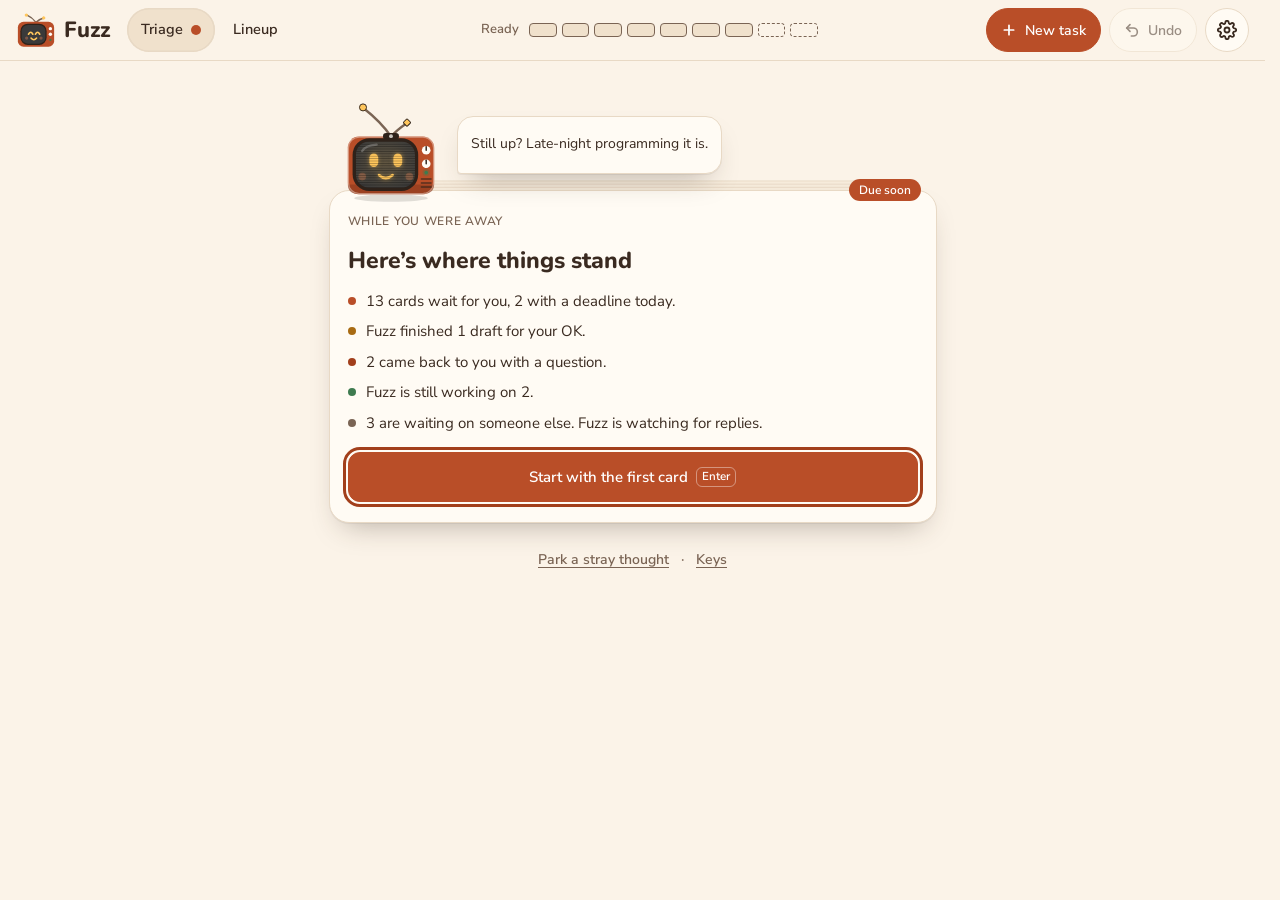
==== commit 670173cc: "Add guided setup, an output folder, and finish lookup tasks while gathering Setup (`fuzz setup`, and" ====
--- a/index.html
+++ b/index.html
@@ -34,6 +34,7 @@
 <script src="js/progress.js"></script>
 <script src="js/code.js"></script>
 <script src="js/project-sheet.js"></script>
+<script src="js/setup.js"></script>
 <script src="js/view-triage.js"></script>
 <script src="js/view-tasks.js"></script>
 <script src="js/view-capture.js"></script>
--- a/css/fuzz.css
+++ b/css/fuzz.css
@@ -145,7 +145,8 @@
 @keyframes twang-r{0%{transform:rotate(0)}12%{transform:rotate(-30deg)}30%{transform:rotate(24deg)}50%{transform:rotate(-14deg)}72%{transform:rotate(7deg)}100%{transform:rotate(0)}}
 
 /* Card stack */
-.stack{position:relative;margin-top:22px}
+/* No gap above the stack: Fuzz sits on the front card, as on New task. The cards underneath peek out behind him */
+.stack{position:relative}
 .ghost{position:absolute;inset:0;background:var(--surface-2);border:var(--bw) solid var(--line);border-radius:20px;z-index:1;transition:transform .45s cubic-bezier(.3,1.3,.5,1)}
 .stacktags{position:absolute;top:0;right:16px;transform:translateY(-50%);z-index:4;display:flex;gap:6px;pointer-events:none}
 .ghost.arrive{animation:ghostin .8s cubic-bezier(.3,1.2,.5,1) backwards}
--- a/css/app.css
+++ b/css/app.css
@@ -242,6 +242,9 @@
 .draft-to .via { font-size: 12.5px; font-weight: 600; padding: 2px 10px; border-radius: 999px; background: var(--chip); color: var(--ink); }
 .draft textarea { font-size: 15.5px; line-height: 1.55; padding: 12px 14px; resize: vertical; min-height: 7.5em; }
 .actions.review { grid-template-columns: 1fr 1fr; }
+/* A result: Done leads, and sending Fuzz further sits beside it */
+.actions.result { grid-template-columns: 3fr 2fr; }
+.split .done-btn.primary svg { color: currentColor; }
 .sendnote { margin: 8px 0 0; font-size: 13px; color: var(--muted); text-align: center; }
 .revise { margin-top: 10px; display: flex; flex-direction: column; gap: 6px; }
 .revise[hidden] { display: none; }
@@ -356,6 +359,21 @@
 .ctx { list-style: none; margin: 0; padding: 0; display: flex; flex-direction: column; gap: 12px; }
 .ctx li { display: flex; gap: 12px; align-items: flex-start; line-height: 1.55; }
 .ctx i { flex: none; width: 8px; height: 8px; border-radius: 50%; background: var(--accent); margin-top: 8px; }
+.md { line-height: 1.6; overflow-wrap: anywhere; }
+.md > :first-child { margin-top: 0; } .md > :last-child { margin-bottom: 0; }
+.md p, .md ul, .md ol, .md blockquote, .md pre { margin: 0 0 12px; }
+.md h4, .md h5, .md h6 { margin: 18px 0 6px; font-family: var(--font-body); font-size: 15px; font-weight: 600; }
+.md h5, .md h6 { font-size: 14px; color: var(--muted); }
+.md ul, .md ol { padding-left: 22px; }
+.md li { margin: 4px 0; }
+.md li::marker { color: var(--accent); }
+.md li.md-task { list-style: none; margin-left: -22px; display: flex; gap: 10px; align-items: flex-start; }
+.md-box { flex: none; width: 16px; height: 16px; margin-top: 4px; border-radius: 5px; border: 2px solid var(--line); }
+.md-box.on { background: var(--accent); border-color: var(--accent); }
+.md blockquote { padding: 2px 0 2px 14px; border-left: 3px solid var(--line); color: var(--muted); }
+.md hr { border: 0; border-top: var(--bw) solid var(--line); margin: 16px 0; }
+.md a { color: var(--link); }
+.md-code { padding: 10px 12px; border-radius: 10px; background: var(--code-bg); border: 1px solid var(--code-line); overflow-x: auto; font-family: var(--font-code); font-size: 13px; line-height: 1.5; }
 .convo { list-style: none; margin: 0; padding: 0; display: flex; flex-direction: column; gap: 14px; }
 .convo li { display: flex; flex-direction: column; gap: 4px; }
 .convo li.you { align-items: flex-end; }
@@ -458,6 +476,40 @@
 .draftbox textarea { background: var(--surface); }
 .draftbox h3 { color: var(--link); }
 .draftbox .meta { margin: 0; font-size: 13px; }
+.setup-dlg { max-width: 600px; }
+.setup-dlg .dlg-in section { gap: 12px; }
+.setup-dlg .meta { margin: 0; line-height: 1.5; }
+.setup-steps { list-style: none; margin: 0; padding: 0; display: flex; flex-wrap: wrap; gap: 6px 14px; font-size: 13px; color: var(--muted); }
+.setup-steps li[aria-current="step"] { color: var(--ink); font-weight: 600; }
+.setup-steps li.done { color: var(--link); }
+.setup-sub { margin: 8px 0 0; font-family: var(--font-body); font-size: 14px; font-weight: 600; }
+.setup-tools { list-style: none; margin: 0; padding: 0; display: flex; flex-direction: column; gap: 10px; max-height: 260px; overflow: auto; overscroll-behavior: contain; }
+.setup-tools .check { font-weight: 600; overflow-wrap: anywhere; }
+.setup-hint { margin: 0; padding: 10px 14px; border-radius: 14px; background: var(--chip); font-size: 14px; line-height: 1.5; }
+.setup-wait { display: flex; gap: 12px; align-items: flex-start; padding: 14px 16px; border-radius: 14px; background: var(--chip); }
+.setup-wait p { margin: 0; font-weight: 600; line-height: 1.5; }
+.setup-wait small { display: block; font-weight: 400; color: var(--muted); }
+.setup-elapsed { font-variant-numeric: tabular-nums; color: var(--muted); font-weight: 400; }
+.spin { flex: none; width: 18px; height: 18px; margin-top: 2px; border-radius: 50%; border: 2.5px solid color-mix(in srgb, var(--link) 25%, transparent); border-top-color: var(--link); animation: spin .8s linear infinite; }
+@keyframes spin { to { transform: rotate(360deg); } }
+@media (prefers-reduced-motion: reduce) { .spin { animation-duration: 2.4s; } }
+.setup-subrow { display: flex; align-items: baseline; justify-content: space-between; gap: 12px; margin-top: 8px; }
+.setup-subrow .setup-sub { margin: 0; }
+.setup-all { font-size: 13px; min-height: 32px; }
+.setup-other { font-size: 14px; color: var(--muted); }
+.setup-other summary { cursor: pointer; padding: 6px 0; line-height: 1.5; }
+.setup-other summary:hover { color: var(--ink); }
+.setup-other[open] summary { margin-bottom: 8px; }
+.setup-other .setup-tools { padding-left: 4px; }
+.setup-tool { display: block; font-weight: 600; color: var(--ink); overflow-wrap: anywhere; }
+.setup-tool small { display: block; font-weight: 400; color: var(--muted); }
+.setup-cost { margin: 0; font-size: 13px; color: var(--muted); }
+.setup-check { list-style: none; margin: 0; padding: 0; display: flex; flex-direction: column; gap: 12px; }
+.setup-check small { display: block; margin-top: 4px; color: var(--muted); }
+.setup-dlg .field input { min-height: 44px; }
+.setup-folderrow { display: flex; gap: 8px; }
+.setup-folderrow input { flex: 1; min-width: 0; }
+.setup-folderrow .btn { flex: none; min-height: 44px; }
 .dlg-actions { display: flex; flex-wrap: wrap; gap: 10px; padding-top: 16px; border-top: var(--bw) solid var(--line); }
 .dlg-actions .btn { flex: 1 1 150px; min-height: 50px; font-size: 15px; }
 
@@ -545,7 +597,7 @@
   /* Two rows instead of three, so the sticky block takes less of the screen: Assign and Done, then Work in Claude and Schedule */
   .actions { grid-template-columns: repeat(2, 1fr); }
   .actions .split { grid-column: auto; }
-  #actions > .actions:not(.ent):not(.review) { grid-template-columns: 3fr 2fr; grid-template-areas: "assign done" "claude sched"; }
+  #actions > .actions:not(.ent):not(.review):not(.result) { grid-template-columns: 3fr 2fr; grid-template-areas: "assign done" "claude sched"; }
   #actions kbd { display: none; } /* no room for key hints in two tight rows */
   #actions > .actions [data-act="assign"] { grid-area: assign; min-height: 46px; }
   #actions > .actions .split { grid-area: done; }
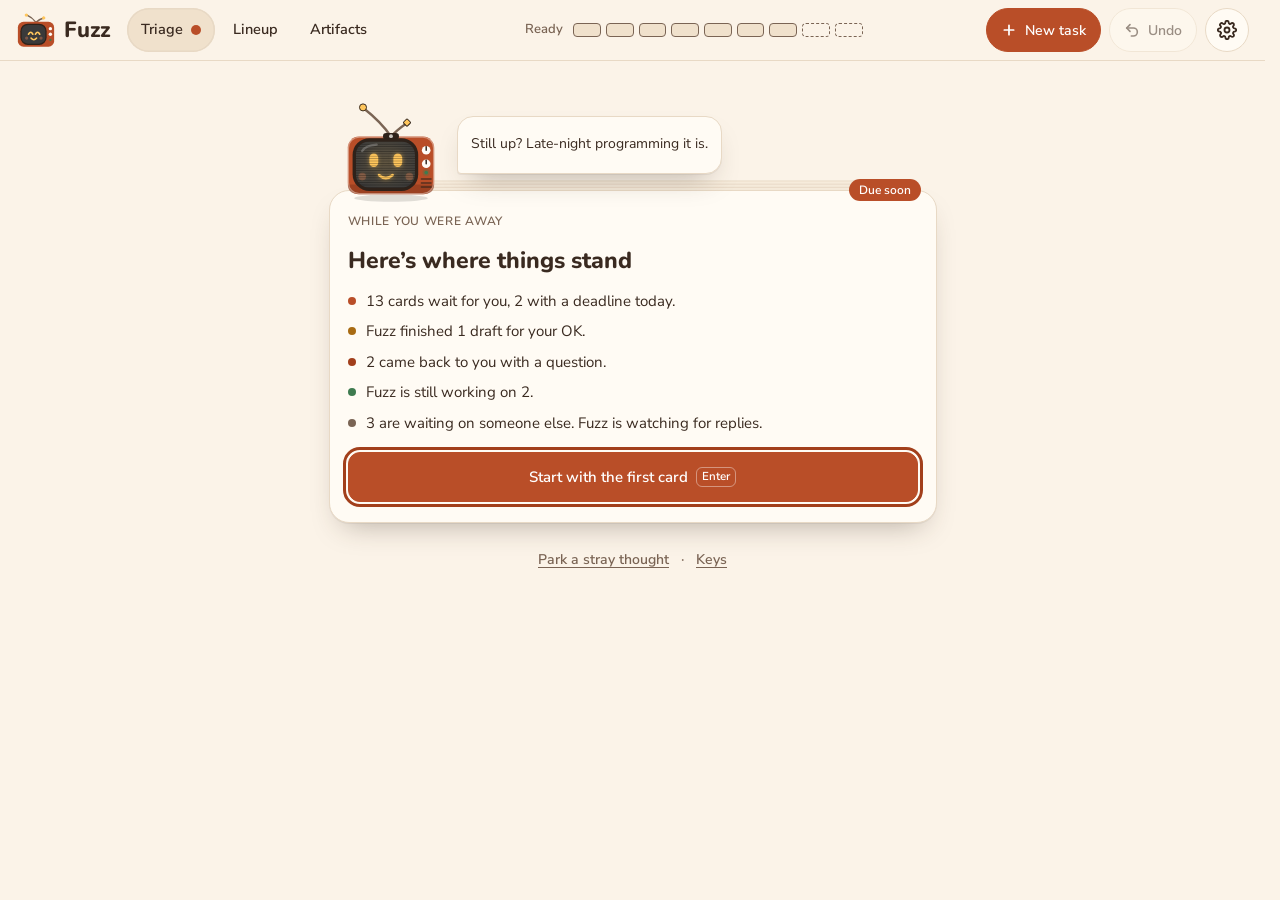
==== commit 66c96f23: "Add an Artifacts tab and a viewer for files Fuzz writes The Artifacts tab lists every file in the ou" ====
--- a/index.html
+++ b/index.html
@@ -4,7 +4,7 @@
 <meta charset="utf-8">
 <meta name="viewport" content="width=device-width,initial-scale=1,viewport-fit=cover">
 <title>Fuzz</title>
-<meta name="description" content="Fuzz: a clickable demo of the Agentic Operating System. Triage, new task capture and the lineup, with Fuzz the TV-head robot.">
+<meta name="description" content="Fuzz: a clickable demo of the Agentic Operating System. Triage, new task capture, the lineup and artifacts, with Fuzz the TV-head robot.">
 <meta name="theme-color" content="#FBF3E8">
 <link rel="icon" type="image/svg+xml" href="assets/fuzz-favicon.svg">
 <link rel="preconnect" href="https://fonts.googleapis.com">
@@ -23,6 +23,7 @@
 <div id="announcer" class="sr" role="status" aria-live="polite"></div>
 <noscript><p style="padding:24px">Fuzz needs JavaScript to run this demo.</p></noscript>
 
+<script src="js/samples.js"></script>
 <script src="js/data.js"></script>
 <script src="js/schedule.js"></script>
 <script src="js/store.js"></script>
@@ -38,6 +39,7 @@
 <script src="js/view-triage.js"></script>
 <script src="js/view-tasks.js"></script>
 <script src="js/view-capture.js"></script>
+<script src="js/view-artifacts.js"></script>
 <script src="js/app.js"></script>
 </body>
 </html>
--- a/css/app.css
+++ b/css/app.css
@@ -373,6 +373,11 @@
 .md blockquote { padding: 2px 0 2px 14px; border-left: 3px solid var(--line); color: var(--muted); }
 .md hr { border: 0; border-top: var(--bw) solid var(--line); margin: 16px 0; }
 .md a { color: var(--link); }
+.tablewrap { overflow-x: auto; margin: 0 0 12px; }
+.md table { border-collapse: collapse; min-width: 100%; font-size: 14px; }
+.md th, .md td { padding: 7px 10px; border: var(--bw) solid var(--line); text-align: left; vertical-align: top; }
+.md th { background: var(--chip); font-weight: 600; }
+.md td > :last-child, .md th > :last-child { margin-bottom: 0; }
 .md-code { padding: 10px 12px; border-radius: 10px; background: var(--code-bg); border: 1px solid var(--code-line); overflow-x: auto; font-family: var(--font-code); font-size: 13px; line-height: 1.5; }
 .convo { list-style: none; margin: 0; padding: 0; display: flex; flex-direction: column; gap: 14px; }
 .convo li { display: flex; flex-direction: column; gap: 4px; }
@@ -409,6 +414,29 @@
 /* ---------- Lineup ---------- */
 /* One page, by who has the ball (js/view-tasks.js) */
 .lineup { display: flex; flex-direction: column; gap: 18px; }
+.view--artifacts { max-width: 760px; }
+.artifacts .tasks-head .meta { margin: 4px 0 0; }
+.afilters .lcount { margin-left: 2px; }
+.arow { text-decoration: none; }
+.arow .rt { font-weight: 600; overflow-wrap: anywhere; }
+.arow .rs { font-size: 13px; color: var(--muted); }
+.arow-go { flex: none; display: inline-flex; color: var(--muted); }
+.arow:hover .arow-go { color: var(--ink); }
+.afile { flex: none; width: 44px; height: 52px; border-radius: 8px 14px 8px 8px; display: inline-flex; align-items: flex-end; justify-content: center; padding-bottom: 8px;
+  font-size: 11px; font-weight: 700; letter-spacing: .04em; background: var(--chip); color: var(--ink); border: var(--bw) solid var(--line); }
+.afile--word { background: color-mix(in srgb, #2B5CC8 16%, var(--surface)); }
+.afile--slides { background: color-mix(in srgb, #C8572B 18%, var(--surface)); }
+.afile--pdf { background: color-mix(in srgb, #B8323A 15%, var(--surface)); }
+.afile--markdown { background: color-mix(in srgb, var(--accent) 18%, var(--surface)); }
+.aempty { display: flex; flex-direction: column; align-items: flex-start; gap: 10px; }
+.aempty p { margin: 0; }
+@media (max-width: 760px) {
+  .lrow.arow { display: grid; grid-template-columns: auto 1fr auto; grid-template-areas: "file main go" "file side go"; gap: 2px 12px; }
+  .arow .afile { grid-area: file; align-self: center; }
+  .arow .lrow-main { grid-area: main; }
+  .arow .lrow-side { grid-area: side; flex-direction: row; gap: 8px; max-width: none; justify-self: start; }
+  .arow .arow-go { grid-area: go; align-self: center; }
+}
 .tasks-head h1 { font-family: var(--font-display); font-size: 28px; font-weight: 800; letter-spacing: -.01em; }
 .board { display: flex; flex-direction: column; gap: 26px; }
 .decide { display: flex; align-items: center; gap: 14px; min-height: 60px; padding: 10px 18px; border-radius: 16px; background: var(--surface); border: var(--bw) solid var(--line); color: var(--ink); text-decoration: none; box-shadow: var(--shadow); }
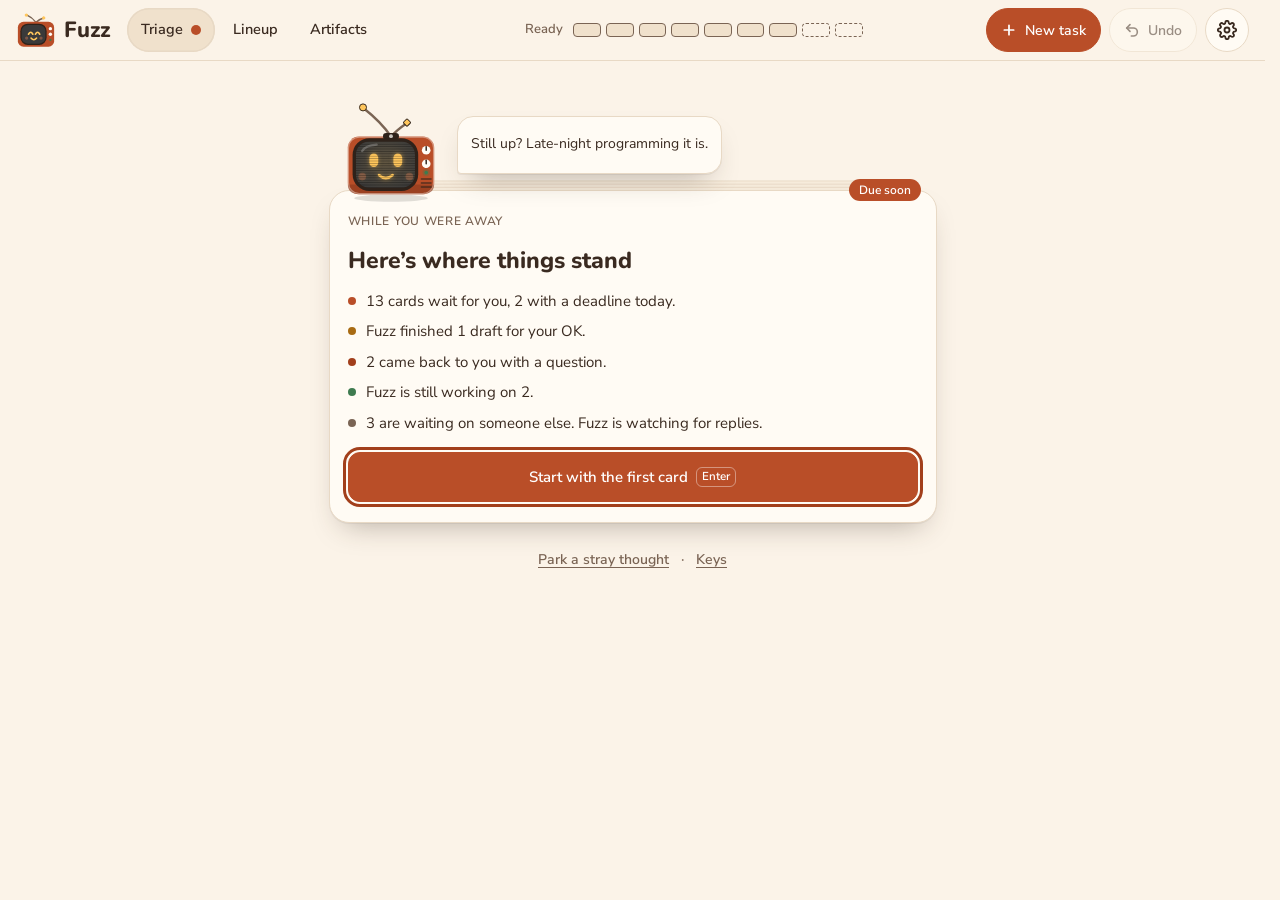
==== commit 77be689d: "Group tasks that came from the same email, meeting or Slack burst Replaces the goal-based projects w" ====
--- a/index.html
+++ b/index.html
@@ -34,7 +34,7 @@
 <script src="js/notify.js"></script>
 <script src="js/progress.js"></script>
 <script src="js/code.js"></script>
-<script src="js/project-sheet.js"></script>
+<script src="js/group-sheet.js"></script>
 <script src="js/setup.js"></script>
 <script src="js/view-triage.js"></script>
 <script src="js/view-tasks.js"></script>
--- a/css/app.css
+++ b/css/app.css
@@ -692,12 +692,11 @@
 .selectrow select { width: 100%; min-height: 44px; padding: 0 12px; border: var(--bw) solid var(--line); border-radius: 12px; background: var(--field); color: var(--ink); font-size: 14px; }
 .palettes .pal .pal-sw i:nth-child(2) { opacity: .95; }
 
-/* Projects: a "Part of …" line on cards and tasks, and the project sheet. Never a screen of its own. */
+/* Groups: a "From …" line on cards and tasks, and the group sheet. Never a screen of its own. */
 .partof { align-self: flex-start; display: inline-flex; align-items: center; gap: 6px; min-height: 32px; padding: 4px 12px; border: var(--bw) solid var(--line); border-radius: 999px; background: var(--chip); color: var(--muted); font-size: 13px; font-weight: 600; text-align: left; }
 .partof svg { flex: none; color: var(--link); }
 .partof:hover { color: var(--ink); border-color: var(--accent); }
-.ps-goal p { margin: 0; line-height: 1.5; font-size: 16px; }
-.ps-goal .ps-due { font-size: 13px; color: var(--muted); }
+.ps-origin { display: inline-block; margin-top: 4px; font-size: 14px; font-weight: 600; color: var(--link); text-underline-offset: 3px; }
 .donewhen p { margin: 0; line-height: 1.5; }
 .ps-tasks { list-style: none; margin: 0; padding: 0; border: var(--bw) solid var(--line); border-radius: 16px; overflow: hidden; }
 .ps-tasks > li { display: flex; align-items: center; gap: 12px; padding: 10px 14px; }
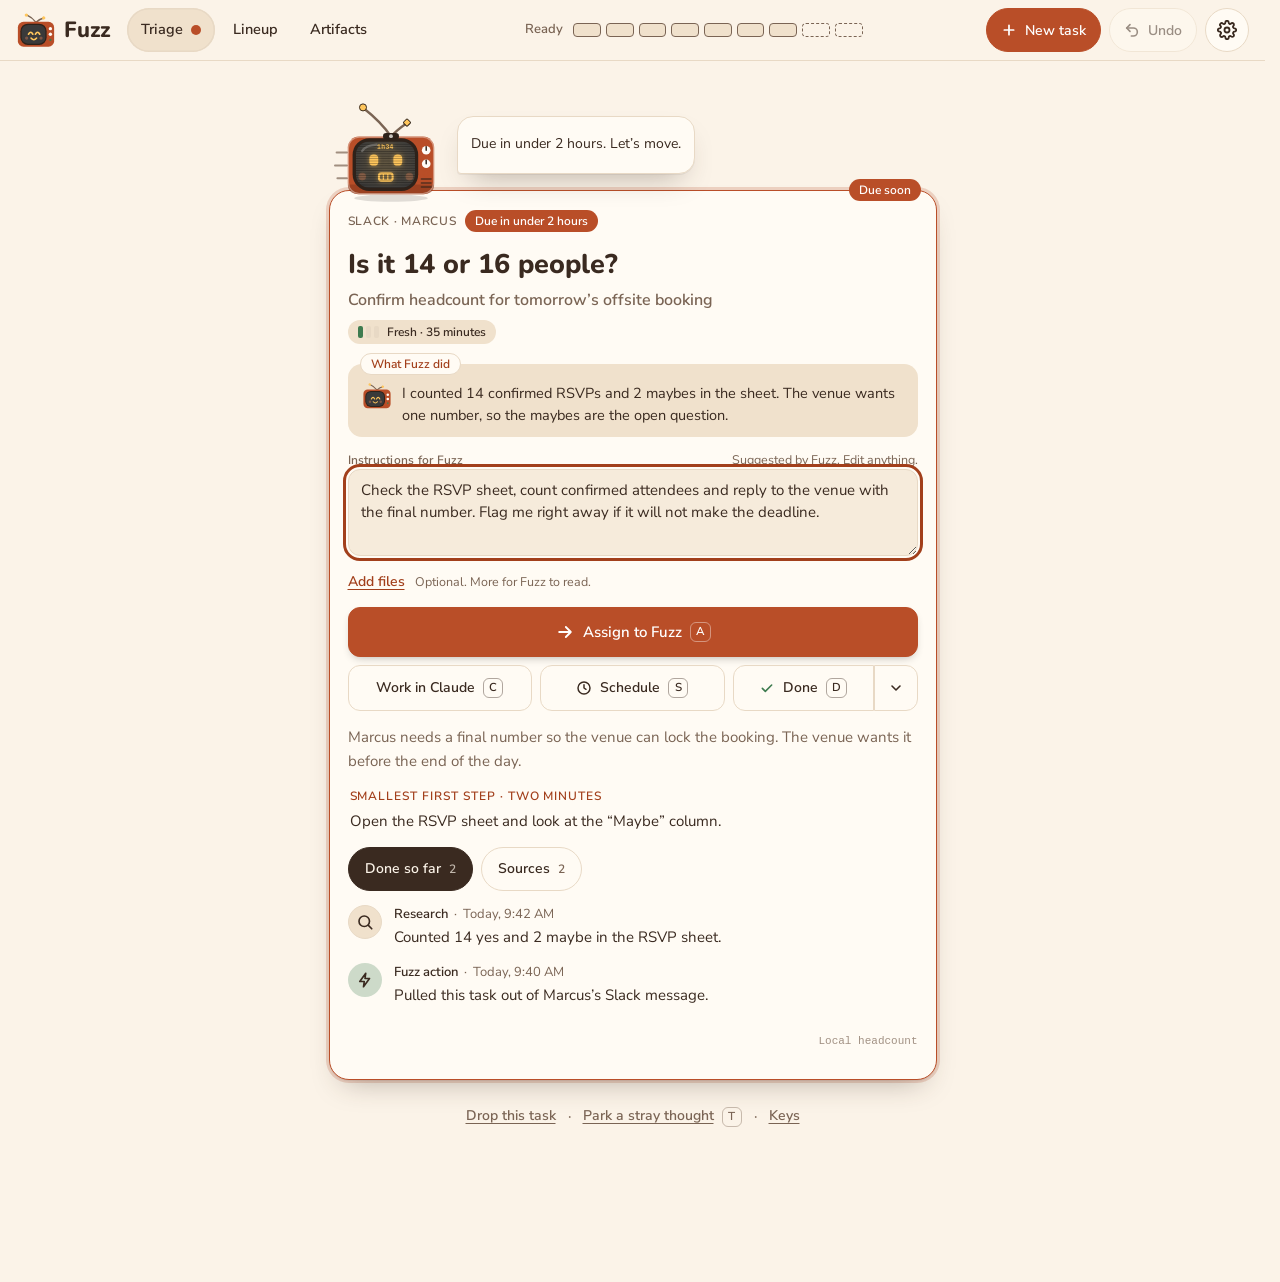
==== commit ae2f75d4: "Ask who's using Fuzz before the app starts When the core serves the page, a Me or Demo screen comes " ====
--- a/index.html
+++ b/index.html
@@ -36,6 +36,7 @@
 <script src="js/code.js"></script>
 <script src="js/group-sheet.js"></script>
 <script src="js/setup.js"></script>
+<script src="js/account.js"></script>
 <script src="js/view-triage.js"></script>
 <script src="js/view-tasks.js"></script>
 <script src="js/view-capture.js"></script>
--- a/css/app.css
+++ b/css/app.css
@@ -61,7 +61,7 @@
 .sr { position: absolute; width: 1px; height: 1px; overflow: hidden; clip: rect(0 0 0 0); white-space: nowrap; }
 .skip { position: absolute; left: 8px; top: -60px; z-index: 100; background: var(--ink); color: var(--bg); padding: 10px 14px; border-radius: 10px; }
 .skip:focus { top: 8px; }
-textarea, input[type="text"], input[type="datetime-local"] {
+textarea, input[type="text"], input[type="search"], input[type="datetime-local"] {
   width: 100%; background: var(--field); border: var(--bw) solid var(--line); border-radius: 12px; padding: 10px 12px; line-height: 1.45;
 }
 textarea { resize: vertical; }
@@ -136,6 +136,20 @@
 .view--triage { max-width: 640px; }
 .view--capture { max-width: 640px; }
 .view--tasks { max-width: 760px; }
+.view--account { max-width: 520px; }
+.account { display: flex; flex-direction: column; gap: 16px; padding-top: 8vh; }
+.account h1 { font-family: var(--font-display); font-size: 27px; font-weight: 800; line-height: 1.2; }
+.acct-picks { display: grid; grid-template-columns: repeat(auto-fit, minmax(200px, 1fr)); gap: 12px; }
+.acct-pick { display: flex; flex-direction: column; align-items: flex-start; gap: 4px; padding: 18px; min-height: 110px; text-align: left; cursor: pointer;
+  background: var(--surface); border: var(--bw2) solid var(--line); border-radius: 20px; box-shadow: var(--shadow); color: var(--ink); }
+.acct-pick:hover, .acct-pick:focus-visible { border-color: var(--accent); }
+.acct-n { font-family: var(--font-display); font-weight: 800; font-size: 20px; }
+.acct-d { color: var(--muted); font-size: 14px; line-height: 1.45; }
+.acct-key { display: flex; flex-direction: column; gap: 10px; }
+.acct-key[hidden] { display: none; }
+.acct-help { margin: 0; font-size: 13px; overflow-wrap: anywhere; }
+.acct-err { margin: 0; color: var(--blocked); font-weight: 600; }
+.acct-err:empty { display: none; }
 .view h1:focus { outline: none; }
 
 /* ---------- Shared bits ---------- */
@@ -215,7 +229,7 @@
 @keyframes echo-in { from { opacity: 0; transform: translate(-50%, -6px); } }
 html.calm .echo { animation: none; }
 /* the card (extends fuzz.css) */
-.card { gap: 14px; background: var(--surface); }
+.card { gap: 14px; background: var(--surface); overflow-wrap: anywhere; }
 .card hr { width: 100%; }
 .stale { background: var(--field); border: 2px dashed var(--line); border-radius: 18px; padding: 16px 18px; display: flex; flex-direction: column; gap: 12px; }
 .stale[hidden] { display: none; }
@@ -228,6 +242,12 @@
 .instr-top { display: flex; flex-wrap: wrap; align-items: baseline; justify-content: space-between; gap: 2px 12px; }
 .instr-top label { margin: 0; }
 .instr-top span { font-size: 12.5px; color: var(--muted); }
+.attach { margin: -10px 0 -6px; } /* sits close under the instructions it adds to */
+.attach summary { cursor: pointer; list-style: none; min-height: 32px; display: flex; align-items: baseline; flex-wrap: wrap; gap: 2px 10px; padding: 4px 0; font-size: 14px; }
+.attach summary::-webkit-details-marker { display: none; }
+.attach summary b { font-weight: 600; color: var(--link); text-decoration: underline; text-underline-offset: 3px; }
+.attach summary span { font-size: 12.5px; color: var(--muted); }
+.attach[open] summary { padding-bottom: 6px; }
 .actions .btn { min-height: 46px; display: inline-flex; align-items: center; justify-content: center; }
 .actions .btn.primary { min-height: 50px; box-shadow: 0 4px 10px -4px color-mix(in srgb, #000 30%, transparent); }
 .actions.ent { grid-template-columns: repeat(2, 1fr); }
@@ -242,9 +262,12 @@
 .draft-to .via { font-size: 12.5px; font-weight: 600; padding: 2px 10px; border-radius: 999px; background: var(--chip); color: var(--ink); }
 .draft textarea { font-size: 15.5px; line-height: 1.55; padding: 12px 14px; resize: vertical; min-height: 7.5em; }
 .actions.review { grid-template-columns: 1fr 1fr; }
+.actions.review .split { grid-column: 1 / -1; } /* Approve and send, with Mark done behind its arrow, gets the whole row */
+.actions.review .split .menu { left: 0; width: auto; max-width: none; }
 /* A result: Done leads, and sending Fuzz further sits beside it */
 .actions.result { grid-template-columns: 3fr 2fr; }
 .split .done-btn.primary svg { color: currentColor; }
+.split .more-btn.primary { border-left-color: color-mix(in srgb, currentColor 35%, transparent); }
 .sendnote { margin: 8px 0 0; font-size: 13px; color: var(--muted); text-align: center; }
 .revise { margin-top: 10px; display: flex; flex-direction: column; gap: 6px; }
 .revise[hidden] { display: none; }
@@ -306,17 +329,6 @@
 .pseen { font-size: 13px; color: var(--muted); }
 .mentions { list-style: none; margin: 0; padding: 0; display: flex; flex-direction: column; gap: 8px; }
 .mentions li { display: flex; gap: 12px; align-items: flex-start; padding: 10px 14px; border: var(--bw) solid var(--line); border-radius: 14px; background: var(--field); }
-/* While you were away: a short list of what moved, then one way in */
-.away h2 { font-family: var(--font-display); font-size: 23px; line-height: 1.25; }
-.away h2:focus { outline: none; }
-.away-list { list-style: none; margin: 0; padding: 0; display: flex; flex-direction: column; gap: 8px; }
-.away-list li { display: flex; gap: 10px; align-items: baseline; line-height: 1.5; }
-.away-list li::before { content: ""; flex: none; width: 8px; height: 8px; border-radius: 50%; background: var(--muted); transform: translateY(-1px); }
-.away-list .away-queue::before { background: var(--accent); }
-.away-list .away-draft::before { background: var(--warn); }
-.away-list .away-back::before { background: var(--link); }
-.away-list .away-run::before { background: var(--ok); }
-.away .btn.primary { min-height: 50px; margin-top: 4px; }
 /* The session recap on the empty queue */
 .recap { margin: 2px 0 4px; font-weight: 600; }
 /* Key guide */
@@ -355,7 +367,7 @@
 .tabbody:focus-visible { outline-offset: 6px; border-radius: 8px; }
 .ask:focus, .task-title:focus, #ci-h:focus, #sched-h:focus, .empty h2:focus { outline: none; }
 /* Headings take focus when a card changes; a soft ring marks the spot without looking like a text field */
-.ask:focus-visible, #ci-h:focus-visible, #sched-h:focus-visible, #away-h:focus-visible, .empty h2:focus-visible { outline: 2px solid color-mix(in srgb, var(--link) 40%, transparent); outline-offset: 6px; border-radius: 8px; }
+.ask:focus-visible, #ci-h:focus-visible, #sched-h:focus-visible, .empty h2:focus-visible { outline: 2px solid color-mix(in srgb, var(--link) 40%, transparent); outline-offset: 6px; border-radius: 8px; }
 .ctx { list-style: none; margin: 0; padding: 0; display: flex; flex-direction: column; gap: 12px; }
 .ctx li { display: flex; gap: 12px; align-items: flex-start; line-height: 1.55; }
 .ctx i { flex: none; width: 8px; height: 8px; border-radius: 50%; background: var(--accent); margin-top: 8px; }
@@ -403,10 +415,13 @@
 .sources { list-style: none; margin: 0; padding: 0; display: flex; flex-direction: column; gap: 8px; }
 .source { display: flex; align-items: center; gap: 12px; min-height: 48px; padding: 8px 14px; border: var(--bw) solid var(--line); border-radius: 14px; background: var(--field); color: var(--ink); text-decoration: none; }
 .source:hover { border-color: var(--accent); }
-.source-title { flex: 1; font-weight: 600; line-height: 1.4; }
+.source-title { flex: 1; min-width: 0; font-weight: 600; line-height: 1.4; }
+.source-when { flex: none; font-size: 13px; color: var(--muted); white-space: nowrap; font-variant-numeric: tabular-nums; }
 .card .stamp { border-color: var(--ok); color: var(--ok); }
 .card .stamp.s4 { border-color: var(--ok); box-shadow: inset 0 0 0 5px transparent, inset 0 0 0 7px var(--ok); }
 .card .stamp.s3 { border-color: var(--ok); }
+/* dark cards: multiplied green ink sinks into the card, so the stamp prints in white ink and lightens instead */
+:root[data-mode="dark"] .card .stamp { --ok: #fff; --sage: #fff; mix-blend-mode: screen; }
 .empty .meta.ready { margin-top: 4px; }
 .empty .btn.linklike { margin-top: 8px; padding: 0 22px; min-height: 48px; }
 .bubble { color: var(--ink); }
@@ -465,6 +480,9 @@
 .fold summary::-webkit-details-marker { display: none; }
 .fold summary h2::before { content: ""; width: 8px; height: 8px; border-right: 2px solid var(--muted); border-bottom: 2px solid var(--muted); transform: rotate(-45deg); margin-right: 4px; transition: transform .2s; }
 .fold[open] summary h2::before { transform: rotate(45deg); }
+.fold > .lrows + .fin-older { margin-top: 16px; }
+.fin-older { display: flex; flex-direction: column; gap: 8px; }
+.fin-older label { display: flex; align-items: center; gap: 8px; font-size: 13.5px; font-weight: 600; color: var(--muted); }
 
 /* Fuzz's lane: the one lively thing on the page */
 .lane { display: flex; flex-direction: column; gap: 12px; padding: 16px; border-radius: 20px; background: color-mix(in srgb, var(--accent) 7%, var(--surface)); border: var(--bw) solid color-mix(in srgb, var(--accent) 28%, var(--line)); box-shadow: var(--shadow); }
@@ -540,6 +558,10 @@
 .setup-folderrow .btn { flex: none; min-height: 44px; }
 .dlg-actions { display: flex; flex-wrap: wrap; gap: 10px; padding-top: 16px; border-top: var(--bw) solid var(--line); }
 .dlg-actions .btn { flex: 1 1 150px; min-height: 50px; font-size: 15px; }
+.dlg-actions .split { flex: 1 1 150px; }
+.dlg-actions .split .more-btn { flex: none; }
+/* Quiet id at the foot of a card or dialog, for quoting in bug reports; one click selects it all */
+.taskid { margin-top: 14px; text-align: right; font: 11px/1.2 ui-monospace, SFMono-Regular, Menlo, monospace; color: var(--muted); opacity: .7; user-select: all; }
 
 /* ---------- New task ---------- */
 .capture { display: flex; flex-direction: column; gap: 24px; }
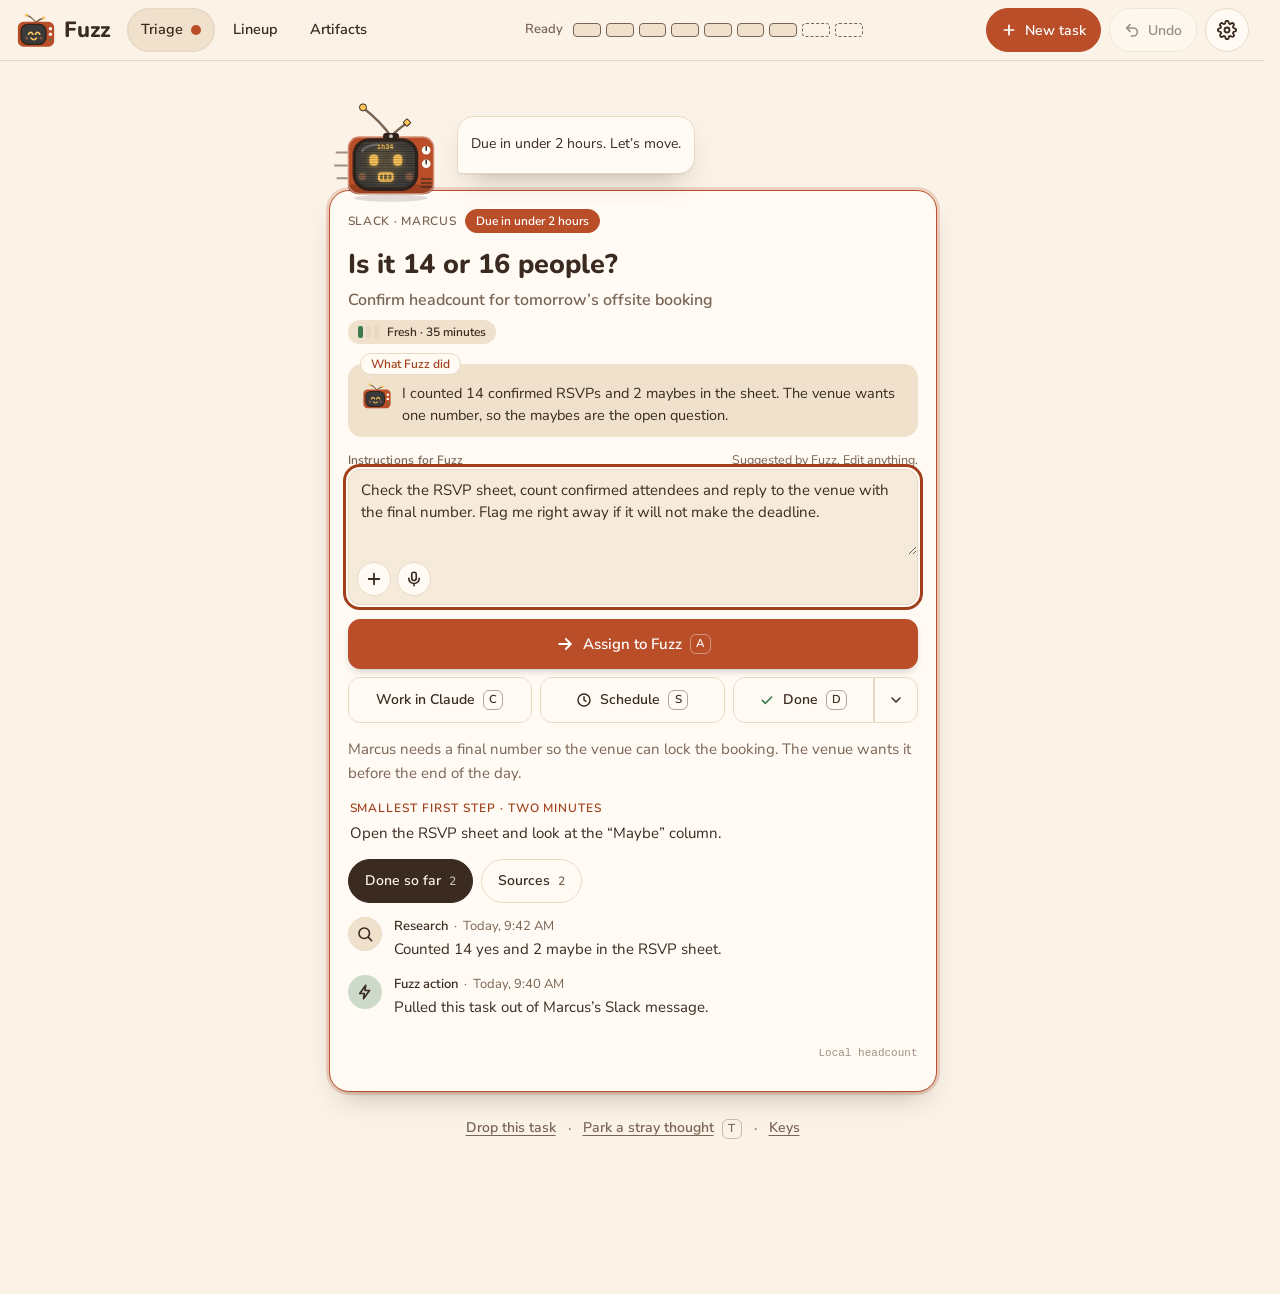
==== commit ccd1031b: "Dictate for real: hold Option + Space on New task and in the boxes for Fuzz on Triage Co-Authored-By" ====
--- a/index.html
+++ b/index.html
@@ -37,6 +37,7 @@
 <script src="js/group-sheet.js"></script>
 <script src="js/setup.js"></script>
 <script src="js/account.js"></script>
+<script src="js/dictate.js"></script>
 <script src="js/view-triage.js"></script>
 <script src="js/view-tasks.js"></script>
 <script src="js/view-capture.js"></script>
--- a/css/fuzz.css
+++ b/css/fuzz.css
@@ -19,6 +19,8 @@
    Lines are written to fit; a long task title is trimmed rather than growing the bubble. */
 .perch .bubble{min-width:0;height:calc(2.7em + 18px + 2 * var(--bw));min-height:0;flex-wrap:nowrap;line-height:1.35;overflow:hidden}
 .perch .bubble .line{flex:1 1 auto;min-width:0;display:-webkit-box;-webkit-box-orient:vertical;-webkit-line-clamp:2;overflow:hidden}
+.perch .bubble.joke{height:auto;min-height:calc(2.7em + 18px + 2 * var(--bw))}
+.perch .bubble.joke .line{-webkit-line-clamp:unset}
 .perch .bubble button{flex:none}
 .bubble.pop{animation:bpop .35s cubic-bezier(.3,1.6,.5,1)}
 .bubble.sign{transform:rotate(-2deg);border-color:var(--terra);border-width:2px;font-family:var(--font-display);font-weight:800;color:var(--terra)}
@@ -148,7 +150,6 @@
 /* No gap above the stack: Fuzz sits on the front card, as on New task. The cards underneath peek out behind him */
 .stack{position:relative}
 .ghost{position:absolute;inset:0;background:var(--surface-2);border:var(--bw) solid var(--line);border-radius:20px;z-index:1;transition:transform .45s cubic-bezier(.3,1.3,.5,1)}
-.stacktags{position:absolute;top:0;right:16px;transform:translateY(-50%);z-index:4;display:flex;gap:6px;pointer-events:none}
 .ghost.arrive{animation:ghostin .8s cubic-bezier(.3,1.2,.5,1) backwards}
 @keyframes ghostin{0%{transform:translate(110%,-8px) rotate(-4deg)}}
 .card{position:relative;z-index:3;background:var(--surface);border:var(--bw) solid var(--line);border-radius:20px;box-shadow:var(--shadow);padding:18px 18px 20px;display:flex;flex-direction:column;gap:12px}
@@ -162,7 +163,7 @@
 @keyframes fadeup{from{opacity:0;transform:translateY(6px)}}
 .tagrow{display:flex;align-items:center;gap:8px;min-height:24px}
 .src{font-size:12px;font-weight:600;letter-spacing:.06em;text-transform:uppercase;color:var(--ink-2)}
-.tag{background:var(--amber);color:#3B2B23;border-radius:999px;padding:2px 10px;font-size:12px;font-weight:600;animation:bpop .45s cubic-bezier(.3,1.7,.5,1)}
+.tag{background:color-mix(in srgb,var(--wait) 24%,var(--surface));color:var(--ink);border:1px solid color-mix(in srgb,var(--wait) 50%,var(--surface));border-radius:999px;padding:2px 10px;font-size:12px;font-weight:600;animation:bpop .45s cubic-bezier(.3,1.7,.5,1)}
 .instr label{display:block;font-size:12px;font-weight:600;color:var(--ink-2);margin-bottom:4px;letter-spacing:.02em}
 textarea{width:100%;resize:none;background:var(--surface-2);border:var(--bw) solid var(--line);border-radius:12px;padding:10px 12px;line-height:1.45}
 .actions{display:grid;grid-template-columns:repeat(3,1fr);gap:8px}
@@ -267,7 +268,7 @@
 #bot[data-mood="bored"] .body-wrap{animation:slump 6s ease-in-out infinite}
 @keyframes slump{0%,100%{transform:rotate(-2deg) scaleY(.97)}50%{transform:rotate(-4deg) translateY(1px) scaleY(.96)}}
 html.calm #bot .body-wrap{animation:none!important}
-.tag.due{background:var(--terra);color:var(--terra-ink)}
+.tag.due{background:var(--terra);color:var(--terra-ink);border-color:var(--terra)}
 
 /* Rushed: urgency 1 = due today, 2 = under 2 hours, 3 = under 30 minutes */
 .osd{fill:var(--glow);font-family:ui-monospace,"SF Mono",Menlo,Consolas,monospace;font-weight:600;letter-spacing:.5px}
@@ -306,7 +307,7 @@
 #bot[data-mood="rushed"][data-urgency="2"] .led,#bot[data-mood="rushed"][data-urgency="2"] .ledhalo{fill:var(--terra);animation:ledblink .5s steps(2) infinite}
 #bot[data-mood="rushed"][data-urgency="3"] .led,#bot[data-mood="rushed"][data-urgency="3"] .ledhalo{fill:var(--terra);animation:ledblink .25s steps(2) infinite}
 .tag.due{font-variant-numeric:tabular-nums}
-.tag.due.t1{background:var(--amber);color:#3B2B23}
+.tag.due.t1{background:color-mix(in srgb,var(--wait) 24%,var(--surface));color:var(--ink);border-color:color-mix(in srgb,var(--wait) 50%,var(--surface))}
 .card.urgent{border-color:var(--terra);box-shadow:var(--shadow),0 0 0 3px color-mix(in srgb,var(--terra) 20%,transparent)}
 html.calm .speed{display:none!important}
 html.calm #bot[data-mood="rushed"] .eyes{animation:none!important}
--- a/css/app.css
+++ b/css/app.css
@@ -212,6 +212,7 @@
 .parkform { background: var(--surface); border: var(--bw) solid var(--line); border-radius: 16px; padding: 12px 14px; display: flex; flex-direction: column; gap: 8px; }
 .parkform[hidden] { display: none; }
 .parkform label { font-size: 12px; font-weight: 600; letter-spacing: .06em; text-transform: uppercase; color: var(--muted); }
+.parkhint { font-size: 13px; color: var(--muted); margin: 0; }
 .parkrow { display: flex; gap: 8px; }
 .playground { background: var(--surface); border: 1px dashed var(--line); border-radius: 16px; padding: 4px 14px; }
 .playground summary { cursor: pointer; padding: 10px 0; font-weight: 600; min-height: 44px; display: flex; align-items: center; gap: 8px; }
@@ -242,12 +243,47 @@
 .instr-top { display: flex; flex-wrap: wrap; align-items: baseline; justify-content: space-between; gap: 2px 12px; }
 .instr-top label { margin: 0; }
 .instr-top span { font-size: 12.5px; color: var(--muted); }
-.attach { margin: -10px 0 -6px; } /* sits close under the instructions it adds to */
-.attach summary { cursor: pointer; list-style: none; min-height: 32px; display: flex; align-items: baseline; flex-wrap: wrap; gap: 2px 10px; padding: 4px 0; font-size: 14px; }
-.attach summary::-webkit-details-marker { display: none; }
-.attach summary b { font-weight: 600; color: var(--link); text-decoration: underline; text-underline-offset: 3px; }
-.attach summary span { font-size: 12.5px; color: var(--muted); }
-.attach[open] summary { padding-bottom: 6px; }
+.instr-side { display: inline-flex; align-items: center; gap: 4px; }
+.iconbtn.mic { color: var(--muted); }
+.instr-side .iconbtn.mic { border-color: transparent; background: transparent; }
+.iconbtn.mic:hover { color: var(--ink); }
+.mic[aria-pressed="true"], .mic[aria-pressed="true"]:hover { color: var(--on-accent); background: var(--accent); border-color: var(--accent); animation: micpulse 1.4s ease-in-out infinite; }
+@keyframes micpulse { 50% { box-shadow: 0 0 0 6px color-mix(in srgb, var(--accent) 25%, transparent); } }
+@media (prefers-reduced-motion: reduce) { .mic[aria-pressed="true"] { animation: none; } }
+/* The instructions are a chat-style box: + adds a source, and the ones Fuzz reads first sit as chips beside it */
+.composer { background: var(--surface-2); border: var(--bw) solid var(--line); border-radius: 12px; }
+/* the box wears the textarea's focus ring, so the ring takes in the chips too */
+.composer:has(textarea:focus-visible) { outline: 3px solid var(--link); outline-offset: 2px; }
+.composer textarea { border: 0; background: transparent; border-radius: 12px 12px 0 0; }
+.composer textarea:focus-visible { outline: none; }
+.refs { padding: 0 8px 8px; }
+.composer-bar { display: flex; align-items: center; flex-wrap: wrap; gap: 6px; }
+.plus { position: relative; flex: none; }
+.plusbtn { display: grid; place-items: center; width: 34px; height: 34px; border: var(--bw) solid var(--line); border-radius: 50%; background: var(--surface); color: var(--ink); }
+.plusbtn:hover, .plusbtn[aria-expanded="true"] { border-color: var(--accent); color: var(--accent); }
+.menu.plusmenu { left: 0; right: auto; top: calc(100% + 6px); bottom: auto; width: 260px; }
+.refchips-wrap { display: contents; }
+.refchips { list-style: none; margin: 0; padding: 0; display: flex; flex-wrap: wrap; gap: 6px; min-width: 0; }
+.refchip { display: inline-flex; align-items: center; gap: 6px; max-width: 100%; min-width: 0; padding: 2px 2px 2px 4px; border: var(--bw) solid var(--line); border-radius: 999px; background: var(--surface); font-size: 13.5px; }
+.refchip-t, .refopt-t { min-width: 0; overflow: hidden; text-overflow: ellipsis; white-space: nowrap; }
+.refx { flex: none; display: grid; place-items: center; width: 28px; height: 28px; border: 0; border-radius: 50%; background: none; color: var(--muted); }
+.refx:hover { background: var(--field); color: var(--ink); }
+.refpick { margin: 8px 0 0; padding: 6px 10px; border: var(--bw) solid var(--line); border-radius: 12px; background: var(--surface); display: flex; flex-direction: column; }
+.refpick[hidden] { display: none; }
+.refpick legend { padding: 0 4px; font-size: 12.5px; color: var(--muted); }
+.refopt { display: flex; align-items: center; gap: 8px; min-height: 40px; min-width: 0; cursor: pointer; font-size: 14px; }
+.refopt input { flex: none; width: 18px; height: 18px; accent-color: var(--accent); }
+.refpick-done { align-self: flex-end; min-height: 36px; padding: 6px 4px; }
+.instr .drop { margin-top: 8px; }
+.drop[hidden] { display: none; }
+/* A file you added can come off its task; removing asks once, in place of the row */
+.sources li:has(.src-rm) { display: flex; gap: 6px; align-items: stretch; }
+.sources li:has(.src-rm) .source { flex: 1; min-width: 0; }
+.src-rm { flex: none; width: 44px; display: grid; place-items: center; border: var(--bw) solid var(--line); border-radius: 14px; background: var(--field); color: var(--muted); }
+.src-rm:hover { border-color: var(--danger); color: var(--danger); }
+.src-asking { display: flex; flex-wrap: wrap; align-items: center; gap: 8px; padding: 8px 10px 8px 14px; border: var(--bw) solid var(--danger); border-radius: 14px; background: var(--field); }
+.src-ask { flex: 1 1 200px; font-size: 14px; }
+html.dragging-file .drop.over .dropbtn { border-color: var(--accent); background: color-mix(in srgb, var(--accent) 10%, var(--field)); }
 .actions .btn { min-height: 46px; display: inline-flex; align-items: center; justify-content: center; }
 .actions .btn.primary { min-height: 50px; box-shadow: 0 4px 10px -4px color-mix(in srgb, #000 30%, transparent); }
 .actions.ent { grid-template-columns: repeat(2, 1fr); }
@@ -264,8 +300,12 @@
 .actions.review { grid-template-columns: 1fr 1fr; }
 .actions.review .split { grid-column: 1 / -1; } /* Approve and send, with Mark done behind its arrow, gets the whole row */
 .actions.review .split .menu { left: 0; width: auto; max-width: none; }
-/* A result: Done leads, and sending Fuzz further sits beside it */
-.actions.result { grid-template-columns: 3fr 2fr; }
+/* A result: Done leads on its own row, with Ask me later and sending Fuzz further under it */
+.actions.result { grid-template-columns: 1fr 1fr; grid-template-areas: "done done" "sched assign"; }
+.actions.result .split { grid-area: done; }
+.actions.result .split .menu { left: 0; width: auto; max-width: none; }
+.actions.result [data-act="schedule"] { grid-area: sched; }
+.actions.result [data-act="assign"] { grid-area: assign; }
 .split .done-btn.primary svg { color: currentColor; }
 .split .more-btn.primary { border-left-color: color-mix(in srgb, currentColor 35%, transparent); }
 .sendnote { margin: 8px 0 0; font-size: 13px; color: var(--muted); text-align: center; }
@@ -432,6 +472,7 @@
 .view--artifacts { max-width: 760px; }
 .artifacts .tasks-head .meta { margin: 4px 0 0; }
 .afilters .lcount { margin-left: 2px; }
+.alist { display: flex; flex-direction: column; gap: 18px; }
 .arow { text-decoration: none; }
 .arow .rt { font-weight: 600; overflow-wrap: anywhere; }
 .arow .rs { font-size: 13px; color: var(--muted); }
@@ -460,6 +501,10 @@
 .decide-t { flex: 1; display: flex; flex-direction: column; line-height: 1.35; color: var(--muted); }
 .decide-t strong { color: var(--ink); font-size: 16px; }
 .decide-go { flex: none; font-size: 20px; color: var(--muted); }
+.decide-more { margin-top: -8px; }
+.decide-more summary { cursor: pointer; min-height: 44px; display: inline-flex; align-items: center; padding: 0 8px; color: var(--muted); font-weight: 600; font-size: 14px; text-decoration: underline; text-underline-offset: 3px; }
+.decide-more summary:hover { color: var(--ink); }
+.decide-more[open] summary { margin-bottom: 6px; }
 .decide--clear { margin: 0; color: var(--muted); box-shadow: none; background: transparent; border-style: dashed; justify-content: center; }
 .lsec { display: flex; flex-direction: column; gap: 10px; }
 .lsec h2 { font-family: var(--font-display); font-size: 19px; font-weight: 800; display: flex; align-items: center; gap: 8px; }
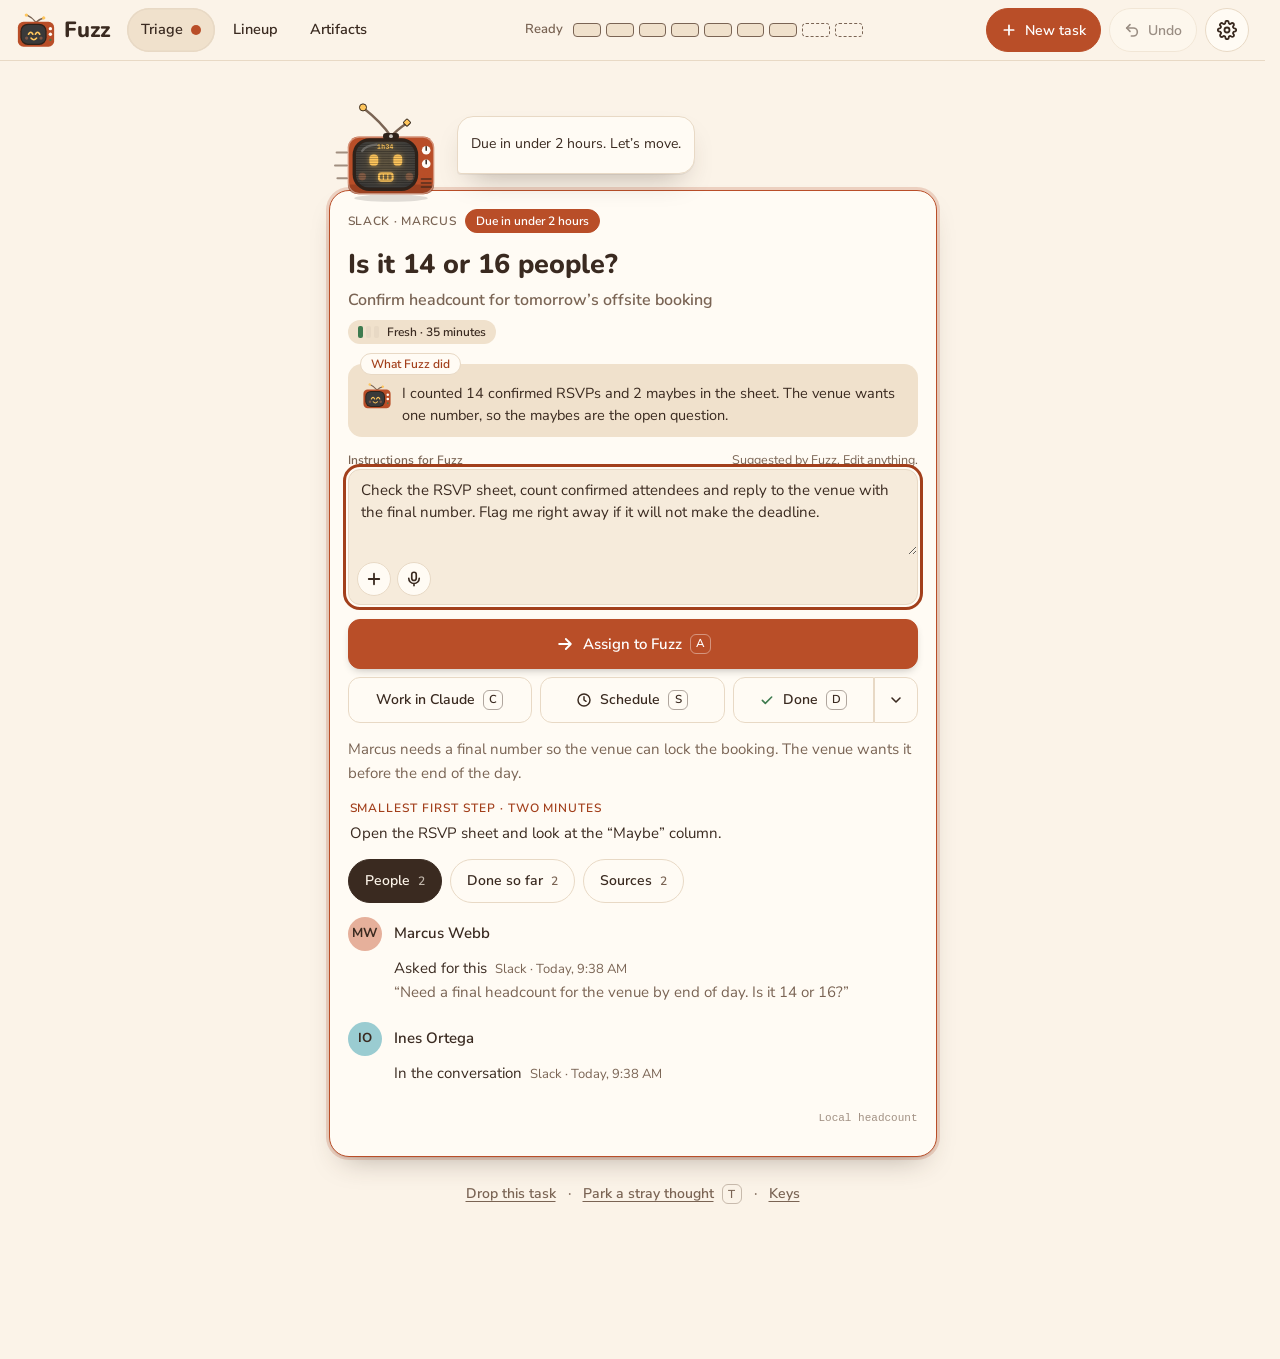
==== commit 1388d0fb: "Onboarding in the browser: form, intro, first task, tips, setup cards The first time the core serves" ====
--- a/index.html
+++ b/index.html
@@ -37,6 +37,7 @@
 <script src="js/group-sheet.js"></script>
 <script src="js/setup.js"></script>
 <script src="js/account.js"></script>
+<script src="js/onboarding.js"></script>
 <script src="js/dictate.js"></script>
 <script src="js/view-triage.js"></script>
 <script src="js/view-tasks.js"></script>
--- a/css/app.css
+++ b/css/app.css
@@ -369,6 +369,8 @@
 .pseen { font-size: 13px; color: var(--muted); }
 .mentions { list-style: none; margin: 0; padding: 0; display: flex; flex-direction: column; gap: 8px; }
 .mentions li { display: flex; gap: 12px; align-items: flex-start; padding: 10px 14px; border: var(--bw) solid var(--line); border-radius: 14px; background: var(--field); }
+.asks { border: 0; margin: 0 0 12px; padding: 0; min-width: 0; }
+.asks legend { padding: 0 0 8px; font-size: 12.5px; color: var(--muted); }
 /* The session recap on the empty queue */
 .recap { margin: 2px 0 4px; font-weight: 600; }
 /* Key guide */
@@ -452,6 +454,24 @@
 .log-meta { display: flex; flex-wrap: wrap; gap: 6px; font-size: 13px; color: var(--muted); }
 .log-kind { font-weight: 600; color: var(--ink); }
 .log-text { line-height: 1.5; }
+.people { list-style: none; margin: 0; padding: 0; display: flex; flex-direction: column; gap: 18px; }
+.person { display: flex; gap: 12px; align-items: flex-start; }
+/* Monograms: six colours, ordered so the closest pair (ochre, olive) are never neighbours. Tinted into the
+   surface, so ink on them stays above 5.4:1 in light, dark and high contrast. Past six they repeat, dotted. */
+.person-av { --pc: var(--accent); --pc-mix: 45%; flex: none; width: 34px; height: 34px; border-radius: 50%; display: grid; place-items: center; background: color-mix(in srgb, var(--pc) var(--pc-mix), var(--surface)); color: var(--ink); font-size: 13px; font-weight: 700; line-height: 1; }
+:root[data-mode="dark"] .person-av { --pc-mix: 50%; }
+/* Trimmed to the capitals, so the letters sit in the middle of the circle, not the line box with room for descenders */
+.person-av > span { text-box: trim-both cap alphabetic; }
+.pc-1 { --pc: #C8552E; } .pc-2 { --pc: #1E93A6; } .pc-3 { --pc: #C9921A; } .pc-4 { --pc: #5A62D0; } .pc-5 { --pc: #6F9A2E; } .pc-6 { --pc: #B0509A; }
+.person-av.again { border: 2px dotted color-mix(in srgb, var(--pc) 60%, var(--ink)); }
+.person-body { display: flex; flex-direction: column; gap: 6px; min-width: 0; flex: 1; }
+.person-name { display: flex; flex-wrap: wrap; align-items: baseline; gap: 4px 8px; min-height: 34px; padding-top: 6px; font-weight: 600; line-height: 1.4; }
+.person-sub { font-size: 13px; font-weight: 500; color: var(--muted); overflow-wrap: anywhere; }
+.person-did { list-style: none; margin: 0; padding: 0; display: flex; flex-direction: column; gap: 10px; }
+.person-did li { display: flex; flex-wrap: wrap; align-items: baseline; gap: 2px 8px; line-height: 1.5; }
+.person-meta { font-size: 13px; color: var(--muted); font-variant-numeric: tabular-nums; }
+.person-quote { flex-basis: 100%; color: var(--muted); overflow-wrap: anywhere; }
+.person-quote::before { content: "“"; } .person-quote::after { content: "”"; }
 .sources { list-style: none; margin: 0; padding: 0; display: flex; flex-direction: column; gap: 8px; }
 .source { display: flex; align-items: center; gap: 12px; min-height: 48px; padding: 8px 14px; border: var(--bw) solid var(--line); border-radius: 14px; background: var(--field); color: var(--ink); text-decoration: none; }
 .source:hover { border-color: var(--accent); }
@@ -777,3 +797,80 @@
   .ps-tasks > li { flex-wrap: wrap; }
   .ps-side { width: 100%; justify-content: space-between; }
 }
+
+/* ---------- Onboarding (js/onboarding.js): the form, the intro, the wait and its tips ---------- */
+.view--welcome { max-width: 640px; }
+.onb { display: flex; flex-direction: column; gap: 22px; padding-top: 4vh; }
+.onb h1 { font-family: var(--font-display); font-size: 27px; font-weight: 800; line-height: 1.2; margin: 0; }
+.onb h2 { font-family: var(--font-display); font-size: 20px; font-weight: 800; line-height: 1.25; margin: 0; }
+.onb p { margin: 0; line-height: 1.55; }
+.onb-top { display: flex; gap: 16px; align-items: center; }
+.onb-top .meta { margin-top: 6px; }
+.onb-fz { width: 64px; flex: none; }
+.onb-fz.big { width: 88px; }
+.onb-form { display: flex; flex-direction: column; gap: 24px; }
+.onb-form fieldset { border: 0; margin: 0; padding: 0; display: flex; flex-direction: column; gap: 10px; min-width: 0; }
+.onb-form legend { padding: 0; margin-bottom: 2px; font-weight: 600; font-size: 16px; }
+.onb-form .field label { font-size: 16px; font-weight: 600; letter-spacing: 0; color: var(--ink); }
+.onb-form input[type="text"], .onb select { font: inherit; font-size: 16px; padding: 10px 14px; min-height: 44px; border: var(--bw) solid var(--line); border-radius: 14px; background: var(--field); color: var(--ink); max-width: 100%; }
+.onb-picks { display: grid; grid-template-columns: repeat(auto-fit, minmax(200px, 1fr)); gap: 12px; }
+.onb-app { min-height: 0; }
+.onb-app[aria-pressed="true"] { border-color: var(--accent); box-shadow: 0 0 0 2px var(--accent), var(--shadow); }
+.onb-app[data-missing] .acct-n { color: var(--muted); }
+.onb-app .pill { margin-top: 6px; }
+.onb-note { display: flex; flex-direction: column; gap: 10px; padding: 12px 14px; border-radius: 14px; background: var(--chip); font-size: 15px; }
+p.onb-note { flex-direction: row; flex-wrap: wrap; align-items: center; gap: 8px; }
+.onb-note.warn { background: color-mix(in srgb, var(--warn) 14%, var(--surface)); }
+.onb-note.ok { background: color-mix(in srgb, var(--ok) 12%, var(--surface)); }
+.onb-times { display: flex; flex-wrap: wrap; align-items: center; gap: 8px 10px; }
+.onb-times label { font-weight: 600; }
+.onb-hours .seg { min-height: 44px; }
+.onb-actions { display: flex; flex-wrap: wrap; align-items: center; gap: 12px; }
+.onb-says { display: flex; flex-direction: column; gap: 12px; font-size: 17px; }
+.onb-promise { display: flex; gap: 10px; align-items: flex-start; padding: 14px 16px; border-radius: 16px; background: var(--field); border: var(--bw) solid var(--line); font-size: 16px; }
+.onb-promise svg { flex: none; margin-top: 2px; color: var(--ok); }
+.onb-ask { display: flex; flex-direction: column; gap: 12px; align-items: flex-start; padding: 20px; border-radius: 20px; background: var(--surface); border: var(--bw2) solid var(--line); box-shadow: var(--shadow); }
+.onb-ask kbd { margin-left: 2px; margin-right: 2px; }
+.onb-ask .btn kbd { margin-left: 8px; }
+.onb-skip { display: flex; flex-wrap: wrap; align-items: center; gap: 4px 8px; font-size: 14px; }
+.onb-skip .linkbtn { padding-left: 0; }
+.onb-status { display: flex; gap: 16px; align-items: flex-start; padding: 20px; border-radius: 20px; background: var(--surface); border: var(--bw2) solid var(--line); box-shadow: var(--shadow); }
+.onb-status > div { display: flex; flex-direction: column; gap: 10px; align-items: flex-start; min-width: 0; }
+.onb-status .meta { font-size: 14px; }
+.onb-status .meta .spin { display: inline-block; vertical-align: -4px; margin: 0 6px 0 0; }
+.onb-status.ready { border-color: var(--accent); }
+.onb-tips { display: flex; flex-direction: column; gap: 10px; }
+.onb-tips ol { list-style: none; margin: 4px 0 0; padding: 0; display: flex; flex-direction: column; gap: 10px; counter-reset: tip; }
+.onb-tip { counter-increment: tip; display: flex; flex-direction: column; gap: 10px; padding: 14px 16px 14px 52px; position: relative; border-radius: 16px; background: var(--field); }
+.onb-tip::before { content: counter(tip); position: absolute; left: 14px; top: 13px; width: 26px; height: 26px; display: grid; place-items: center; border-radius: 50%; background: var(--surface); font-weight: 800; font-family: var(--font-display); }
+.tip-line { font-weight: 600; }
+.onb-tip details summary { cursor: pointer; color: var(--link); font-size: 14px; font-weight: 600; min-height: 32px; display: flex; align-items: center; }
+.onb-tip details p { margin-top: 6px; color: var(--muted); font-size: 15px; }
+.onb-cal { display: flex; flex-wrap: wrap; align-items: center; gap: 8px; }
+.onb-cal label { font-size: 14px; }
+.onb-cal select { min-height: 36px; padding: 6px 10px; font-size: 14px; }
+
+/* The first card's lesson, on Triage */
+.onb-guide { display: flex; gap: 12px; align-items: flex-start; padding: 14px 16px; border-radius: 16px; background: color-mix(in srgb, var(--accent) 9%, var(--surface)); border: var(--bw2) solid color-mix(in srgb, var(--accent) 45%, var(--line)); }
+.onb-guide > div { display: flex; flex-direction: column; gap: 6px; min-width: 0; }
+.onb-guide h3 { margin: 0; font-family: var(--font-display); font-weight: 800; font-size: 17px; }
+.onb-guide p { margin: 0; line-height: 1.5; }
+.onb-guide kbd { margin: 0 2px; }
+.onb-guide .linkbtn { align-self: flex-start; padding: 6px 0; min-height: 36px; }
+.guide-fz { width: 40px; flex: none; }
+
+/* The dictation tip on the first New task screen */
+.cap-tip { display: flex; gap: 10px; align-items: center; margin: -4px 0 0; padding: 10px 14px; border-radius: 14px; background: var(--chip); font-size: 15px; }
+.tip-fz { width: 32px; flex: none; }
+
+/* Setup cards, after the onboarding */
+.setupcard { display: flex; flex-direction: column; gap: 14px; }
+.setupcard[hidden] { display: none; }
+.setupcard h2 { font-family: var(--font-display); font-size: 22px; font-weight: 800; line-height: 1.25; margin: 0; }
+.setupcard h2:focus { outline: none; }
+.setupcard p { margin: 0; line-height: 1.55; }
+.sc-actions { display: flex; flex-wrap: wrap; gap: 10px; }
+.sc-steps { margin: 0; padding-left: 22px; display: flex; flex-direction: column; gap: 8px; line-height: 1.5; }
+.sc-can { margin: 0; padding-left: 22px; display: flex; flex-direction: column; gap: 4px; }
+.sc-pals { grid-template-columns: repeat(auto-fill, minmax(140px, 1fr)); }
+@media (prefers-reduced-motion: reduce) { .onb .spin { animation-duration: 2.4s; } }
